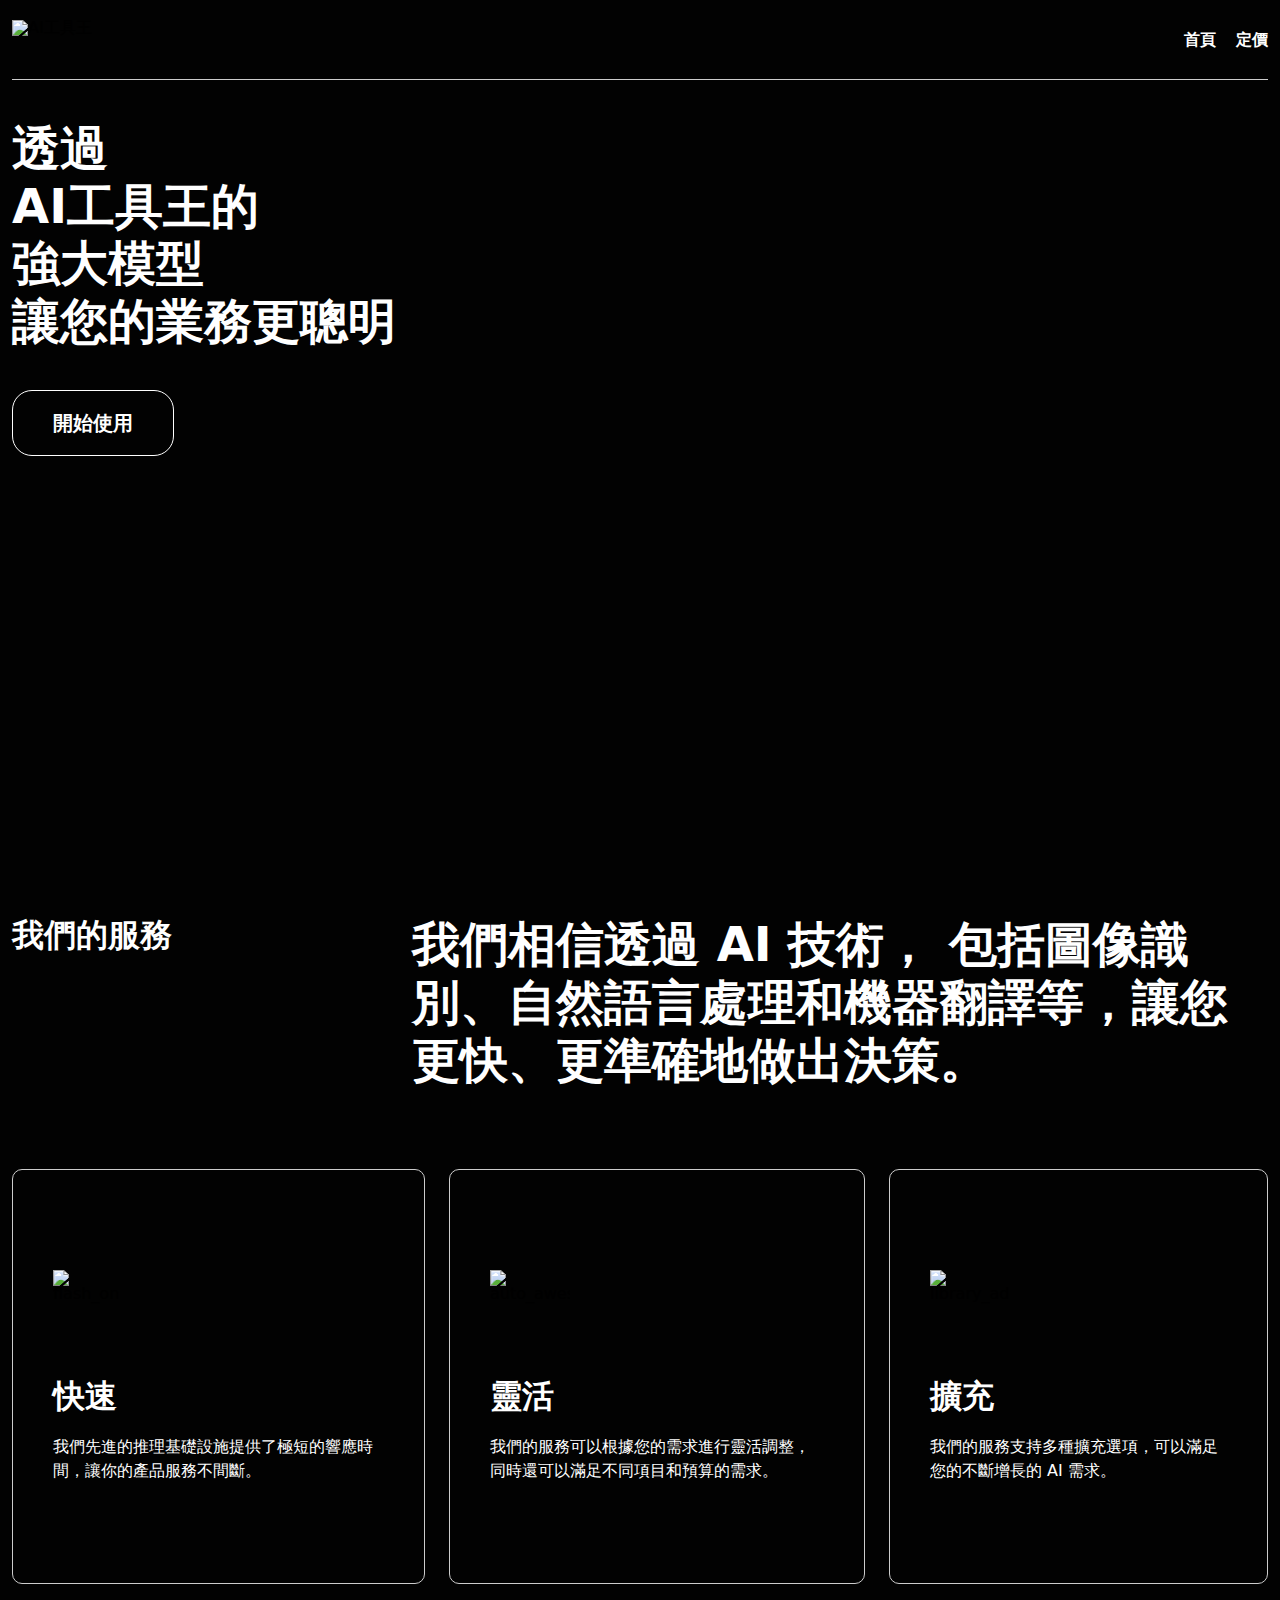
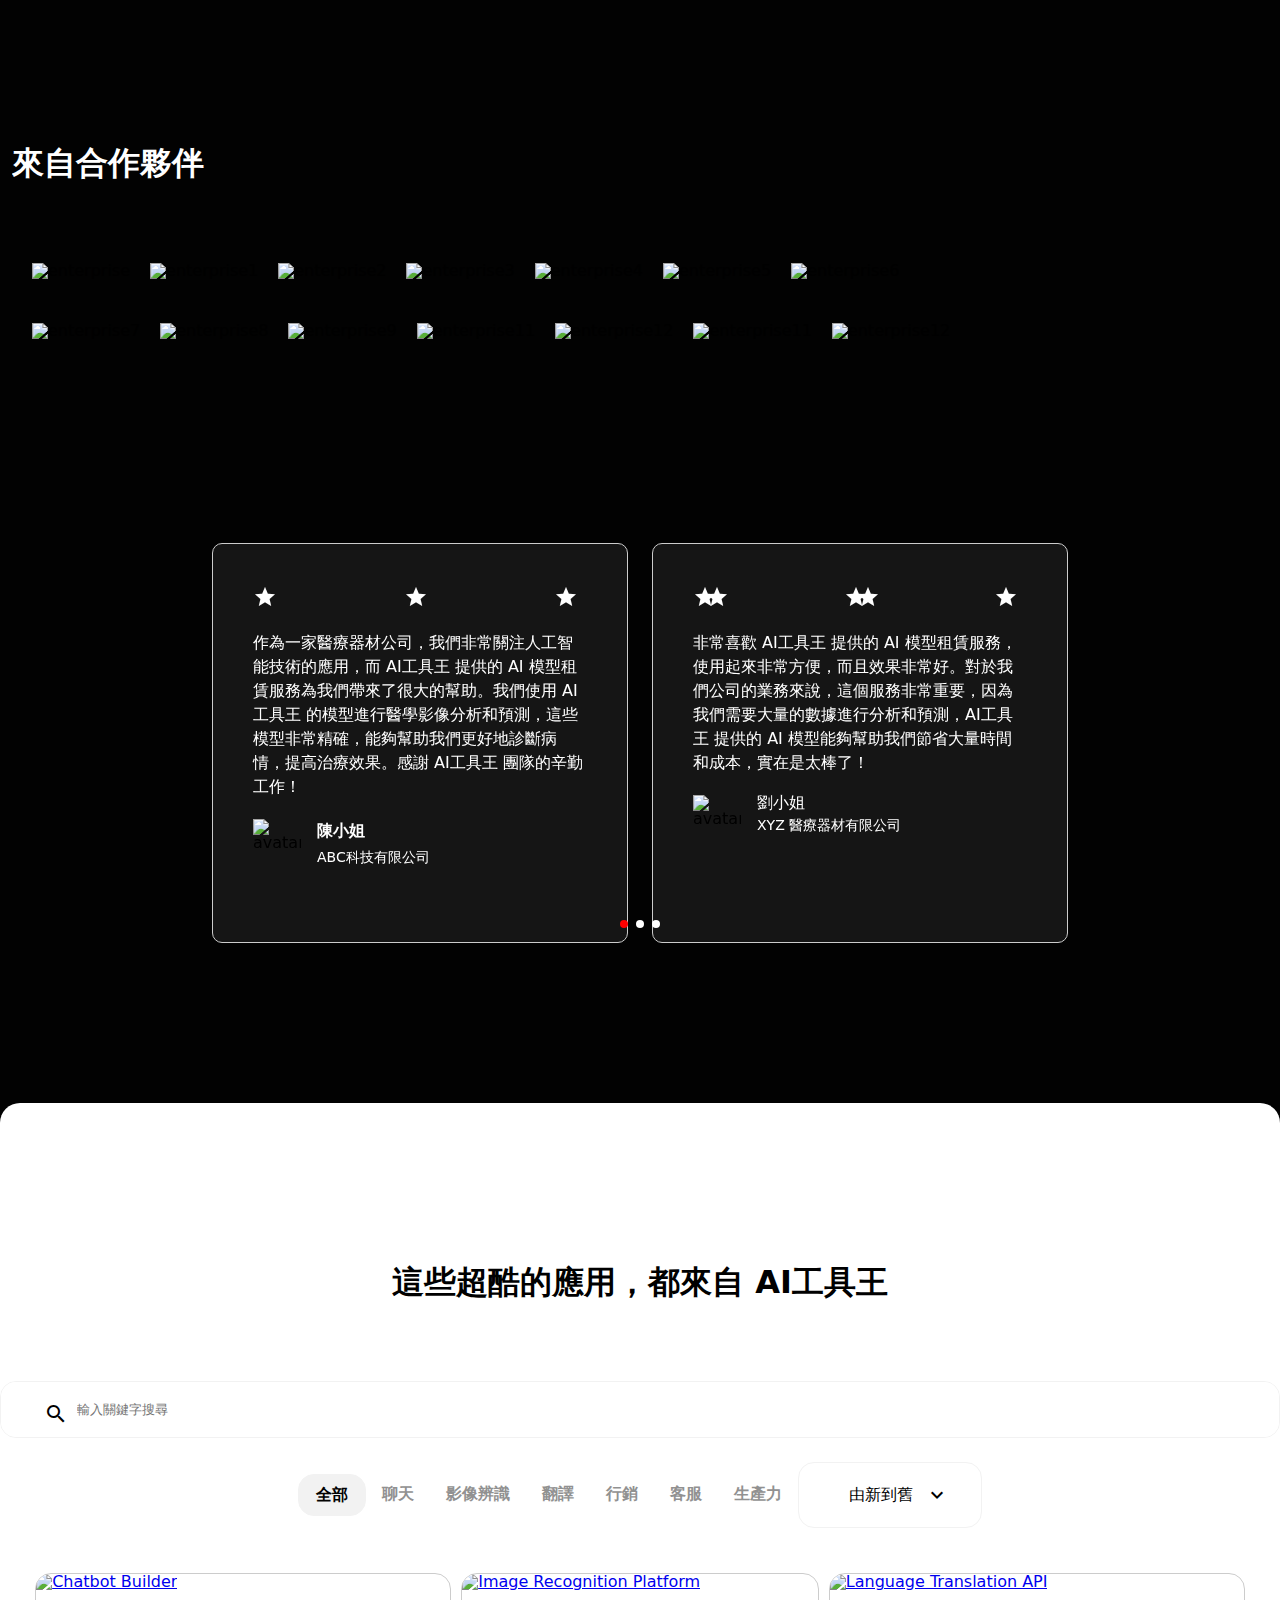
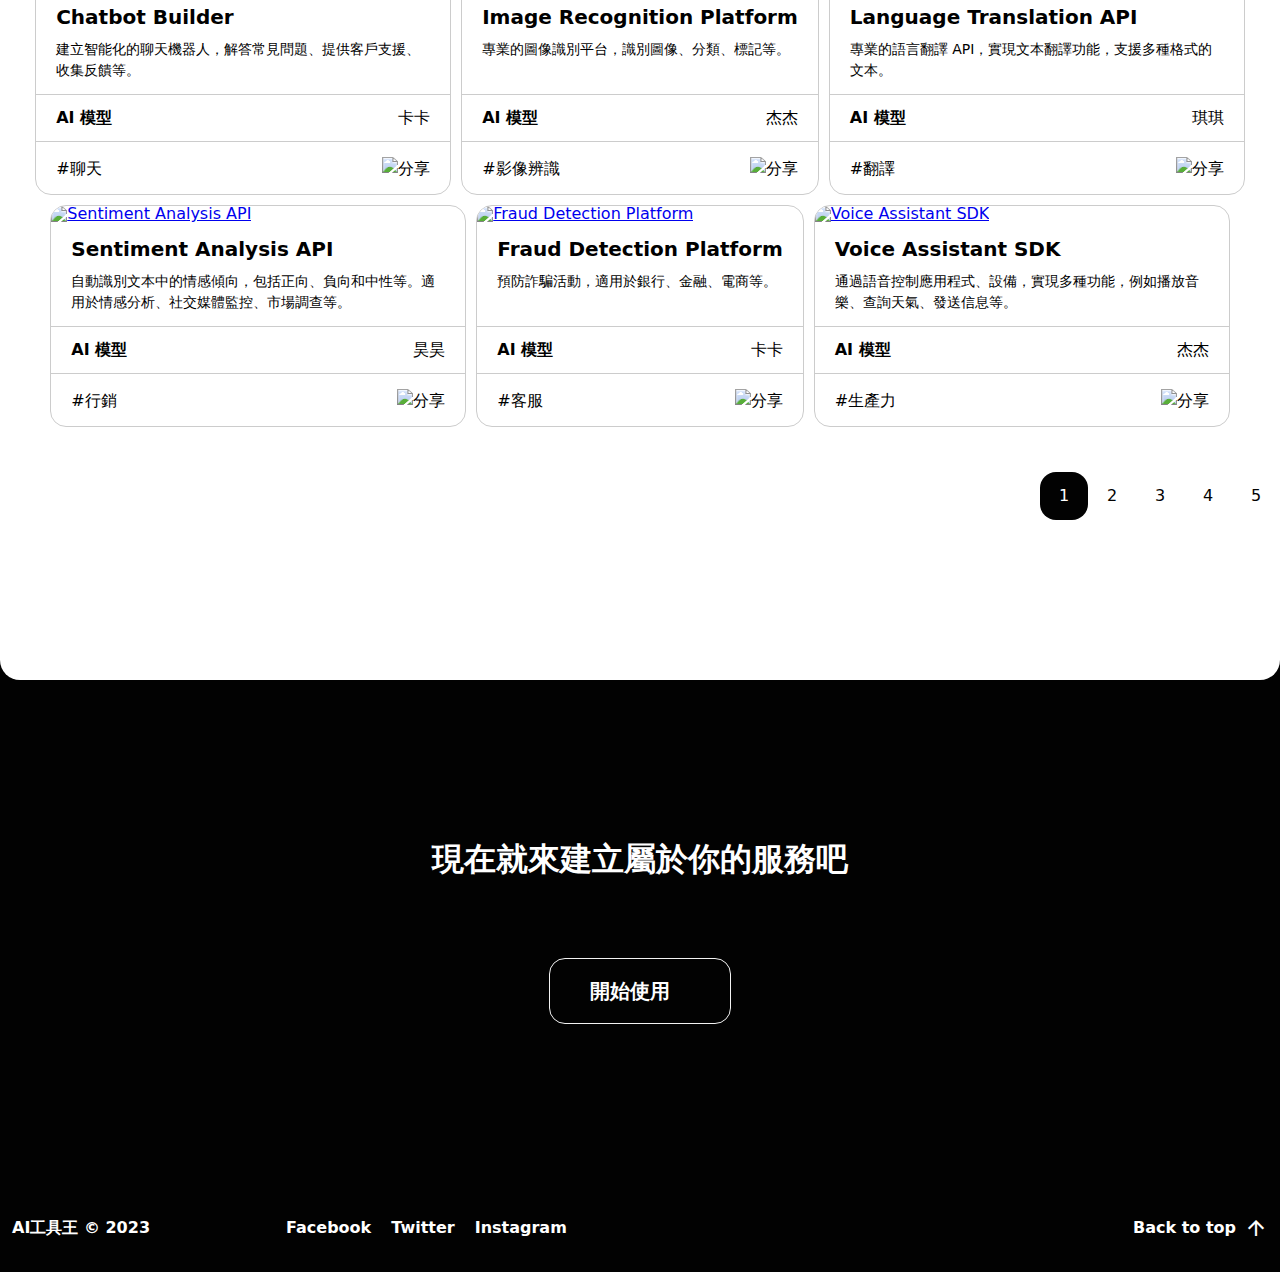
==== index.html @ a389e7bb "version1" ====
<!DOCTYPE html>
<html lang="en">
<head>
    <meta charset="UTF-8" />
    <meta http-equiv="X-UA-Compatible" content="IE=edge" />
    <meta name="viewport" content="width=device-width, initial-scale=1.0" />
    <title>首頁</title>
    <link rel="stylesheet" href="css/index.css" />
    <link
        rel="stylesheet"
        href="https://fonts.googleapis.com/icon?family=Material+Icons" />
    <link rel="stylesheet" href="https://cdn.jsdelivr.net/npm/swiper@9/swiper-bundle.min.css" />
    
    </head>
<body>
    <div class="container">
        <div class="header_wrap">
            <div class="header">
                <img
                    class="header-logo"
                    src="https://raw.githubusercontent.com/hexschool/2022-web-layout-training/main/2023web-camp/logo.png"
                    alt="AI工具王" />

                <button type="button" class="menu-btn">
                    <span class="material-icons menuBtn">
                        menu
                    </span>
                </button>

                <ul class="nav">
                    <li><a href="index.html">首頁</a></li>
                    <li><a href="price.html">定價</a></li>
                </ul>
            </div>

            <!-- 手機下拉式選單頁面 -->
            <div class="mPrice">
                <div class="mNavbar-collapse">
                    <ul class="mNavbar-center">
                        <li><a href="index.html" class="text-white me-20">首頁</a></li>
                        <li><a href="price.html" class="text-white me-20">定價</a></li>
                    </ul>
                </div>
            </div>
          
            <div class="mFooter">
                <div class="mBottom">
                    <span class="mCopyright">AI工具王 © 2023</span>
                    <ul class="mLink">
                        <li><a href="#">Facebook</a></li>
                        <li><a href="#">Twitter</a></li>
                        <li><a href="#">Instagram</a></li>
                    </ul>
                </div>
            </div>

            <div class="content">
                <h3 class="title">
                    透過<br />
                    AI工具王的<br />
                    強大模型<br />
                    讓您的業務更聰明<br />
                </h3>
                <a href="#">開始使用</a>

                <div class="deco">
                    <div class="deco-img"><img
                            src="https://raw.githubusercontent.com/hexschool/2022-web-layout-training/main/2023web-camp/deco.png"
                            alt="deco" /></div>

                    <div class="deco-img"><img
                            src="https://raw.githubusercontent.com/hexschool/2022-web-layout-training/main/2023web-camp/deco.png"
                            alt="deco" /></div>

                    <div class="deco-img"><img
                            src="https://raw.githubusercontent.com/hexschool/2022-web-layout-training/main/2023web-camp/deco.png"
                            alt="deco" /></div>

                </div>
                <div class="service">
                    <h3>我們的服務</h3>
                    <h2>
                        我們相信透過 AI 技術，
                        包括圖像識別、自然語言處理和機器翻譯等，讓您更快、更準確地做出決策。
                    </h2>
                </div>
                <div class="service-cards">
                    <ul class="service-card">
                        <li>
                            <img
                                src="https://raw.githubusercontent.com/hexschool/2022-web-layout-training/main/2023web-camp/icons/flash%20on.png"
                                alt="flash_on" />
                            <h3>快速</h3>
                            <p>
                                我們先進的推理基礎設施提供了極短的響應時間，讓你的產品服務不間斷。
                            </p>
                        </li>
                        <li>
                            <img
                                src="https://raw.githubusercontent.com/hexschool/2022-web-layout-training/main/2023web-camp/icons/auto%20awesome.png"
                                alt="auto_awesome" />
                            <h3>靈活</h3>
                            <p>
                                我們的服務可以根據您的需求進行靈活調整，同時還可以滿足不同項目和預算的需求。
                            </p>
                        </li>
                        <li>
                            <img
                                src="https://raw.githubusercontent.com/hexschool/2022-web-layout-training/main/2023web-camp/icons/library%20add.png"
                                alt="library_add" />
                            <h3>擴充</h3>
                            <p>
                                我們的服務支持多種擴充選項，可以滿足您的不斷增長的 AI 需求。
                            </p>
                        </li>
                    </ul>
                </div>
                <div class="partner">
                    <h3>來自合作夥伴</h3>
                    <div class="partner-list">
                        <img
                            src="https://raw.githubusercontent.com/hexschool/2022-web-layout-training/main/2023web-camp/enterprise.png"
                            alt="enterprise" />
                        <img
                            src="https://raw.githubusercontent.com/hexschool/2022-web-layout-training/main/2023web-camp/enterprise1.png"
                            alt="enterprise1" />
                        <img
                            src="https://raw.githubusercontent.com/hexschool/2022-web-layout-training/main/2023web-camp/enterprise2.png"
                            alt="enterprise2" />
                        <img
                            src="https://raw.githubusercontent.com/hexschool/2022-web-layout-training/main/2023web-camp/enterprise3.png"
                            alt="enterprise3" />
                        <img
                            src="https://raw.githubusercontent.com/hexschool/2022-web-layout-training/main/2023web-camp/enterprise4.png"
                            alt="enterprise4" />
                        <img
                            src="https://raw.githubusercontent.com/hexschool/2022-web-layout-training/main/2023web-camp/enterprise5.png"
                            alt="enterprise5" />
                        <img
                            src="https://raw.githubusercontent.com/hexschool/2022-web-layout-training/main/2023web-camp/enterprise6.png"
                            alt="enterprise6" />
                    </div>
                    <div class="partner-list">
                        <img
                            src="https://raw.githubusercontent.com/hexschool/2022-web-layout-training/main/2023web-camp/enterprise7.png"
                            alt="enterprise7" />
                        <img
                            src="https://raw.githubusercontent.com/hexschool/2022-web-layout-training/main/2023web-camp/enterprise8.png"
                            alt="enterprise8" />
                        <img
                            src="https://raw.githubusercontent.com/hexschool/2022-web-layout-training/main/2023web-camp/enterprise9.png"
                            alt="enterprise9" />
                        <img
                            src="https://raw.githubusercontent.com/hexschool/2022-web-layout-training/main/2023web-camp/enterprise11.png"
                            alt="enterprise11" />
                        <img
                            src="https://raw.githubusercontent.com/hexschool/2022-web-layout-training/main/2023web-camp/enterprise12.png"
                            alt="enterprise12" />
                        <img
                            src="https://raw.githubusercontent.com/hexschool/2022-web-layout-training/main/2023web-camp/enterprise11.png"
                            alt="enterprise11" />
                        <img
                            src="https://raw.githubusercontent.com/hexschool/2022-web-layout-training/main/2023web-camp/enterprise12.png"
                            alt="enterprise12" />
                    </div>
                </div>
                <!-- Swiper -->
                <div class="swiper">
                    <!-- Swiper -->
                    <div class="swiper-container">
                        <ul class="swiper-wrapper">
                            <li class="swiper-slide">
                                <div class="star">
                                    <span class="material-icons"> star_rate </span>
                                    <span class="material-icons"> star_rate </span>
                                    <span class="material-icons"> star_rate </span>
                                    <span class="material-icons"> star_rate </span>
                                    <span class="material-icons"> star_rate </span>
                                </div>
                                <p>
                                    作為一家醫療器材公司，我們非常關注人工智能技術的應用，而
                                    AI工具王 提供的 AI 模型租賃服務為我們帶來了很大的幫助。我們使用
                                    AI工具王
                                    的模型進行醫學影像分析和預測，這些模型非常精確，能夠幫助我們更好地診斷病情，提高治療效果。感謝
                                    AI工具王 團隊的辛勤工作！
                                </p>
                                <div class="guest">
                                    <img
                                        src="https://raw.githubusercontent.com/hexschool/2022-web-layout-training/main/2023web-camp/avatar3.png"
                                        alt="avatar3" />
                                    <div class="guest-info">
                                        <h5>陳小姐</h5>
                                        <p>ABC科技有限公司</p>
                                    </div>
                                </div>
                            </li>
                            <li class="swiper-slide">
                                <div class="star">
                                    <span class="material-icons"> star_rate </span>
                                    <span class="material-icons"> star_rate </span>
                                    <span class="material-icons"> star_rate </span>
                                    <span class="material-icons"> star_rate </span>
                                    <span class="material-icons"> star_rate </span>
                                </div>
                                <p>
                                    非常喜歡 AI工具王 提供的 AI
                                    模型租賃服務，使用起來非常方便，而且效果非常好。對於我們公司的業務來說，這個服務非常重要，因為我們需要大量的數據進行分析和預測，AI工具王
                                    提供的 AI 模型能夠幫助我們節省大量時間和成本，實在是太棒了！
                                </p>
                                <div class="guest">
                                    <img
                                        src="https://raw.githubusercontent.com/hexschool/2022-web-layout-training/main/2023web-camp/avatar1.png"
                                        alt="avatar3" />
                                    <div class="guest-info">
                                        <h4>劉小姐</h4>
                                        <p>XYZ 醫療器材有限公司</p>
                                    </div>
                                </div>
                            </li>
                            <li class="swiper-slide">
                                <div class="star">
                                    <span class="material-icons"> star_rate </span>
                                    <span class="material-icons"> star_rate </span>
                                    <span class="material-icons"> star_rate </span>
                                    <span class="material-icons"> star_rate </span>
                                    <span class="material-icons"> star_rate </span>
                                </div>
                                <p>
                                    非常喜歡 AI工具王 提供的 AI
                                    模型租賃服務，使用起來非常方便，而且效果非常好。對於我們公司的業務來說，這個服務非常重要，因為我們需要大量的數據進行分析和預測，AI工具王
                                    提供的 AI 模型能夠幫助我們節省大量時間和成本，實在是太棒了！
                                </p>
                                <div class="guest">
                                    <img
                                        src="https://raw.githubusercontent.com/hexschool/2022-web-layout-training/main/2023web-camp/avatar2.png"
                                        alt="avatar3" />
                                    <div class="guest-info">
                                        <h4>黃先生</h4>
                                        <p>EFG 銀行</p>
                                    </div>
                                </div>
                            </li>
                        </ul>
                        <!-- Add Pagination -->
                        <div class="swiper-pagination"></div>
                    </div>
                </div>
            </div>
        </div>


        <div class="tool-header">

            <div class="tool-header-wrap">

                <h1>這些超酷的應用，都來自 AI工具王</h1>
                <div class="search">
                    <input type="text" placeholder="輸入關鍵字搜尋" />
                    <span class="material-icons search-icon">search</span>
                </div>

                <div class="tool-nav">
                    <div class="filter">
                        <a href="#">篩選</a><span
                            class="material-icons filter_alt">
                            filter_alt
                        </span>
                    </div>
                    <ul class="menu">
                        <li class="active"><a href="#" class="active" data-id="0">全部</a></li>
                        <li data-id="1"><a href="#">聊天</a></li>
                        <li data-id="2"
                         ><a href="#">影像辨識</a></li>
                        <li data-id="3"><a href="#">翻譯</a></li>
                        <li data-id="4"><a href="#">行銷</a></li>
                        <li data-id="5"><a href="#">客服</a></li>
                        <li data-id="6"><a href="#">生產力</a></li>
                    </ul>



                        <div class="dropdown">
                          <button type="button" class="dropdown-btn fs-normal">
                            <span class="dropdown-btnText">由新到舊</span>
                            <span class="material-icons fs-normal ml-12">
                              expand_more
                            </span>
                          </button>
                          <ul class="dropdown-menu">
                            <li class="mb-8">
                              <a href="#" class="new-to-old">由新到舊</a>
                            </li>
                            <li>
                              <a href="#" class="old-to-new">由舊到新</a>
                            </li>
                          </ul>
                        </div>
                

                    <!-- <div class="select-order">
                        <select name="order" id="order" selected>
                            <option value="由新到舊" selected>由新到舊</option>
                            <option value="由舊到新">由舊到新</option>
                        </select>
                    </div> -->

                </div>
                <div class="tool-wrap">
                    <ul class="tool-list">
                        <li class="tool-cards" data-id="1">
                            <a href="#"><img
                                    class="tool"
                                    src="https://github.com/hexschool/2022-web-layout-training/blob/main/2023web-camp/tool1.png?raw=true"
                                    alt="Chatbot Builder" />
                            </a>

                            <div class="tool-content">
                                <h3 class="tool-name">Chatbot Builder
                                </h3>
                                <p class="tool-text">
                                    建立智能化的聊天機器人，解答常見問題、提供客戶支援、收集反饋等。
                                </p>
                            </div>

                            <div class="model">
                                <h3 class="model-name">AI 模型</h3>
                                <span class="model-txt">卡卡 </span>
                            </div>

                            <div class="tool-group">
                                <h3 class="group-name">#聊天</h3>
                                <a href="#" target="_blank"><img
                                        class="share"
                                        src="https://raw.githubusercontent.com/hexschool/2022-web-layout-training/main/2023web-camp/icons/share.png"
                                        alt="分享" /></a>
                            </div>
                        </li>

                        <li class="tool-cards" data-id="2">
                            <a href="#"><img
                                    src="https://github.com/hexschool/2022-web-layout-training/blob/main/2023web-camp/tool2.png?raw=true"
                                    alt="Image Recognition Platform"
                                    class="tool" />
                                </a>
                            <div class="tool-content">
                                <h3 class="tool-name">Image Recognition Platform</h3>
                                <p class="tool-text">
                                    專業的圖像識別平台，識別圖像、分類、標記等。
                                </p>
                            </div>
                            <div class="model">
                                <h3 class="model-name">AI 模型</h3>
                                <span>杰杰</span>
                            </div>
                            <div class="tool-group">
                                <h3 class="group-name">#影像辨識</h3>
                                <a href="#" target="_blank"><img
                                        class="share"
                                        src="https://raw.githubusercontent.com/hexschool/2022-web-layout-training/main/2023web-camp/icons/share.png"
                                        alt="分享" /></a>
                            </div>
                        </li>
                        <li class="tool-cards" data-id="3">
                            <a href="#"><img
                                    class="tool"
                                    src="https://github.com/hexschool/2022-web-layout-training/blob/main/2023web-camp/tool3.png?raw=true"
                                    alt="Language Translation API" /></a>
                            <div class="tool-content">
                                <h3 class="tool-name">Language Translation API</h3>
                                <p class="tool-text">
                                    專業的語言翻譯 API，實現文本翻譯功能，支援多種格式的文本。
                                </p>
                            </div>
                            <div class="model">
                                <h4 class="model-name">AI 模型</h4>
                                <span>琪琪</span>
                            </div>
                            <div class="tool-group">
                                <span class="group-name">#翻譯</span>
                                <a href="#" target="_blank"><img
                                        class="share"
                                        src="https://raw.githubusercontent.com/hexschool/2022-web-layout-training/main/2023web-camp/icons/share.png"
                                        alt="分享" /></a>
                            </div>
                        </li>
                        <li class="tool-cards" data-id="4">
                            <a href="#"><img
                                    class="tool"
                                    src="https://github.com/hexschool/2022-web-layout-training/blob/main/2023web-camp/tool4.png?raw=true"
                                    alt="Sentiment Analysis API" /></a>
                            <div class="tool-content">
                                <h3 class="tool-name">Sentiment Analysis API</h3>
                                <p class="tool-text">
                                    自動識別文本中的情感傾向，包括正向、負向和中性等。適用於情感分析、社交媒體監控、市場調查等。
                                </p>
                            </div>
                            <div class="model">
                                <h3 class="model-name">AI 模型</h3>
                                <span>昊昊</span>
                            </div>
                            <div class="tool-group">
                                <h3 class="group-name">#行銷</h3>
                                <a href="#" target="_blank"><img
                                        class="share"
                                        src="https://raw.githubusercontent.com/hexschool/2022-web-layout-training/main/2023web-camp/icons/share.png"
                                        alt="分享" /></a>
                            </div>
                        </li>
                        <li class="tool-cards" data-id="5">
                            <a href="#"><img
                                    class="tool"
                                    src="https://github.com/hexschool/2022-web-layout-training/blob/main/2023web-camp/tool5.png?raw=true"
                                    alt="Fraud Detection Platform" /></a>
                            <div class="tool-content">
                                <h3 class="tool-name">Fraud Detection Platform</h3>
                                <p class="tool-text">預防詐騙活動，適用於銀行、金融、電商等。</p>
                            </div>
                            <div class="model">
                                <h3 class="model-name">AI 模型</h3>
                                <span>卡卡</span>
                            </div>
                            <div class="tool-group">
                                <h3 class="group-name">#客服</h3>
                                <a href="#" target="_blank"><img
                                        class="share"
                                        src="https://raw.githubusercontent.com/hexschool/2022-web-layout-training/main/2023web-camp/icons/share.png"
                                        alt="分享" />
                                </a>
                            </div>
                        </li>
                        <li class="tool-cards" data-id="6">
                            <a href="#"><img
                                    class="tool"
                                    src="https://github.com/hexschool/2022-web-layout-training/blob/main/2023web-camp/tool6.png?raw=true"
                                    alt="Voice Assistant SDK" />
                            </a>
                            <div class="tool-content">
                                <h3 class="tool-name">Voice Assistant SDK</h3>
                                <p class="tool-text">
                                    通過語音控制應用程式、設備，實現多種功能，例如播放音樂、查詢天氣、發送信息等。
                                </p>
                            </div>
                            <div class="model">
                                <h3 class="model-name">AI 模型</h3>
                                <span>杰杰</span>
                            </div>
                            <div class="tool-group">
                                <h3 class="group-name">#生產力</h3>
                                <a href="#" target="_blank"><img
                                        class="share"
                                        src="https://raw.githubusercontent.com/hexschool/2022-web-layout-training/main/2023web-camp/icons/share.png"
                                        alt="分享" />
                                </a>
                            </div>
                        </li>
                    </ul>


                    <ul class="tool-list-filter">

                    </ul>


                </div>
                <div class="pages">
                    <ul class="page">
                        <li class="active"><a href="#" class="active">1</a></li>
                        <li><a href="#">2</a></li>
                        <li><a href="#">3</a></li>
                        <li><a href="#">4</a></li>
                        <li><a href="#">5</a></li>
                    </ul>
                </div>               
            </div>
        </div>

        <div class="footer">
            <div class="footer-header">
                <h3>
                    現在就來建立屬於你的服務吧
                </h3>
                <div class="start">
                    <a href="#">開始使用</a>
                    <span class="material-icons arrow_outward">
                        arrow_outward
                    </span>
                </div>
            </div>
            <div class="footer-content">
                <div class="footer-title">
                    <div class="footer-title1">
                        首頁
                    </div>
                    <div class="footer-title2">
                        定價
                    </div>
                </div>
                <div class="footer_image">
                    <img
                        class="footer_logo"
                        src="https://raw.githubusercontent.com/hexschool/2022-web-layout-training/main/2023web-camp/logo.png"
                        alt="AI工具王" />
                </div>
            </div>
            <div class="bottom">
                <span class="copyright">AI工具王 © 2023</span>

                <ul class="link">
                    <li><a href="#">Facebook</a></li>
                    <li><a href="#">Twitter</a></li>
                    <li><a href="#">Instagram</a></li>
                </ul>

                <span class="backToTop">
                    <a href="#">Back to top</a>
                </span>
                <span class="material-icons arrow_upward">
                    arrow_upward
                </span>
            </div>
        </div>
    </div>

<script src="https://cdn.jsdelivr.net/npm/swiper@9/swiper-bundle.min.js"></script>
<script src="https://cdnjs.cloudflare.com/ajax/libs/jquery/3.7.0/jquery.min.js"></script>
<script src="js/index.js"></script>
</body>
</html>
---- css/index.css ----
/* http://meyerweb.com/eric/tools/css/reset/ 
   v2.0 | 20110126
   License: none (public domain)
*/

html,
body,
div,
span,
applet,
object,
iframe,
h1,
h2,
h3,
h4,
h5,
h6,
p,
blockquote,
pre,
a,
abbr,
acronym,
address,
big,
cite,
code,
del,
dfn,
em,
img,
ins,
kbd,
q,
s,
samp,
small,
strike,
strong,
sub,
sup,
tt,
var,
b,
u,
i,
center,
dl,
dt,
dd,
ol,
ul,
li,
fieldset,
form,
label,
legend,
table,
caption,
tbody,
tfoot,
thead,
tr,
th,
td,
article,
aside,
canvas,
details,
embed,
figure,
figcaption,
footer,
header,
hgroup,
menu,
nav,
output,
ruby,
section,
summary,
time,
mark,
audio,
video {
    margin: 0;
    padding: 0;
    border: 0;
    font-size: 100%;
    font: inherit;
    vertical-align: baseline;
}

/* HTML5 display-role reset for older browsers */
article,
aside,
details,
figcaption,
figure,
footer,
header,
hgroup,
menu,
nav,
section {
    display: block;
}

body {
    line-height: 1;
}

ol,
ul {
    list-style: none;
}

blockquote,
q {
    quotes: none;
}

blockquote:before,
blockquote:after,
q:before,
q:after {
    content: "";
    content: none;
}

table {
    border-collapse: collapse;
    border-spacing: 0;
}

*,
*:before,
*:after {
    box-sizing: border-box;
}

body {

    font-family: system-ui, -apple-system, "Segoe UI", Roboto, "Helvetica Neue", Arial, "Noto Sans", "Liberation Sans", sans-serif, "Apple Color Emoji", "Segoe UI Emoji", "Segoe UI Symbol", "Noto Color Emoji";
    position: relative;
    height: 20%;
}

.container {
    max-width: 1920px;
    height: auto;
    background: #020202;
    display: flex;
    flex-direction: column;
    align-items: center;
    margin: 0 auto;
}

.header_wrap {
    max-width: 1296px;
    margin: 0 auto;
    padding-left: 12px;
    padding-right: 12px;
    /* display: none; */
}

.header {
    height: 80px;
    display: flex;
    justify-content: space-between;
    align-items: center;
    border-bottom: 1px solid #ccc;
}

.header img {
    height: 40px;
}

.header .nav {
    display: flex;
}

.header .nav li {
    margin-left: 20px;
}

.header .nav li a {
    font-size: 16px;
    line-height: 1.5;
    font-weight: 700;
    color: #ffffff;
    text-decoration: none;
}

.menu-btn {
    display: none;
    color: #ffffff;
    /* margin-right: 23px; */
    margin-right: 12px;

}

.content {
    display: flex;
    flex-direction: column;
    /* display: none; */
}

.content .title {
    font-size: 120px;
    line-height: 144px;
    font-weight: 900;
    margin-top: 40px;
    color: #ffffff;
}

.content a {
    max-width: fit-content;
    font-size: 20px;
    line-height: 24px;
    font-weight: 900;
    margin-top: 40px;
    padding: 20px 40px;
    border-radius: 20px;
    text-decoration: none;
    border: 1px solid white;
    color: #ffffff;
}

.content a:hover {
    color: #000;
    background: #ffffff;
}

.content .deco {
    display: flex;
    max-width: 100%;
    height: 180px;
    flex-direction: row-reverse;
    margin-top: 120px;
    overflow: hidden;
    position: relative;
}

.deco .deco-img {
    max-width: 180px;
    position: absolute;
    top: 100%;
    /* 將區塊圖定位到容器底部 */
    animation: marquee 4s linear infinite;
}

.deco .deco-img:nth-child(1) {
    position: absolute;
    right: 0;
    animation-delay: 0s;
}

.deco .deco-img:nth-child(2) {
    position: absolute;
    right: 180px;
    animation-delay: 0.5s;
}

.deco .deco-img:nth-child(3) {
    position: absolute;
    right: 360px;
    animation-delay: 1s;
}

@keyframes marquee {
    0% {
        top: 100%;
    }

    10% {
        top: 0;
        /* 開始移動至容器頂部 */
    }

    50% {
        top: 0;
        /* 保持在容器頂部 */
    }

    100% {
        top: -200%;
        /* 移動至容器外 */
    }
}

.service {
    margin-top: 160px;
    display: flex;
}

.content .service h3 {
    width: 414px;
    font-size: 32px;
    color: #ffffff;
    line-height: 38.4px;
    font-weight: 900;
    margin-bottom: 24px;
}



.service h2 {
    max-width: 856px;
    font-size: 48px;
    color: #ffffff;
    line-height: 57.6px;
    font-weight: 900;
}

.service-cards {
    max-width: 100%;
    margin-top: 80px;
    display: flex;
    justify-content: center;
    align-items: center;
}

.service-cards .service-card {
    max-width: 100%;
    display: flex;
    gap: 24px;
    justify-content: center;
    align-items: center;
}

.service-cards .service-card li {
    max-width: 416px;
    display: flex;
    flex-direction: column;
    padding: 100px 40px;
    border: 1px solid #ccc;
    border-radius: 10px;
}

.service-cards .service-card li img {
    max-width: 80px;
    height: 80px;
}

.service-cards .service-card li h3 {
    font-size: 32px;
    line-height: 38.4px;
    font-weight: 900;
    margin-top: 26.67px;
    color: #ffffff;
}

.service-cards .service-card li p {
    font-size: 16px;
    font-weight: 400;
    line-height: 1.5;
    margin-top: 20px;
    color: #ffffff;
}

.partner {
    max-width: 100%;
    margin-top: 160px;
    overflow-x: auto;
}

.partner h3 {
    font-size: 32px;
    line-height: 38.4px;
    font-weight: 900;
    color: #ffffff;
    margin-bottom: 80px;
}

.partner .partner-list {
    margin-bottom: 20px;
    display: flex;
    position: relative;
    /* overflow-x: auto; */
}


.partner .partner-list::before {
    content: "";
    max-width: 196px;
    height: 40px;
    background-image: linear-gradient(to right, rgb(0, 0, 0) 25%, rgba(0, 0, 0, 0) 75%);
    position: absolute;
    left: 0;
}

.partner .partner-list::after {
    content: "";
    max-width: 196px;
    height: 40px;
    background-image: linear-gradient(to left, rgb(0, 0, 0) 25%, rgba(0, 0, 0, 0) 75%);
    position: absolute;
    right: 0;
}

.partner .partner-list img {
    max-width: 160px;
    height: 40px;
    margin-left: 20px;
}



::-webkit-scrollbar {
    /*display: none; */
    width: 5px;
    height: 5px;
}

::-webkit-scrollbar-thumb {
    border-radius: 10px;
    -webkit-box-shadow: inset 0 0 6px rgba(0, 0, 0, .3);
    background-color: #525252;
}

::-webkit-scrollbar-track {
    border-radius: 5px;
    background: #ccc;
    -webkit-box-shadow: inset 0 0 6px rgba(0, 0, 0, .3);
}

.swiper {
    max-width: 1296px;
    justify-content: center;
    align-items: center;
    /* display: none; */
}

.swiper-container {
    /* display: none; */
    height: 400px;
    margin-top: 160px;
    margin-bottom: 160px;
    overflow: hidden;
    display: flex;
    position: relative;
}

.swiper-wrapper {
    padding-left: initial;
    margin: 0;
    gap: 24px;
}

.swiper-slide {
    /* max-width: 416px; */
    max-width: 416px;
    height: 400px;
    display: flex;
    flex-direction: column;
    justify-content: center;
    border: 1px solid #ccc;
    padding: 41.33px 40px 40px 40px;
    border-radius: 10px;
    background: rgba(255, 255, 255, 8%)
}

.swiper-slide .star {
    display: flex;
    list-style-type: none;
    color: #ffffff;
    gap: 6.67px;
}

.swiper-slide p {
    font-size: 16px;
    line-height: 1.5;
    font-weight: 400;
    margin-top: 22px;
    color: #ffffff;
}

.swiper-slide .guest {
    display: flex;
    margin-top: 20px;
}

.swiper-slide .guest img {
    width: 48px;
    height: 48px;
}

.swiper-slide .guest h4 {
    color: #ffffff;
}

.swiper-slide .guest .guest-info {
    margin-left: 16px;
    display: flex;
    flex-direction: column;
}

.swiper-slide .guest .guest-info h5 {
    font-size: 16px;
    line-height: 24px;
    font-weight: 700;
    color: #ffffff;
}

.swiper-slide .guest .guest-info p {
    font-size: 14px;
    line-height: 21px;
    font-weight: 400;
    margin-top: 4px;
    color: #ffffff;
}

.swiper-pagination {
    position: absolute;
    top: 360px;
    left: 158px;
    width: 100px;
    height: 20px;
    /*background:red;*/
}

.swiper-pagination .swiper-pagination-bullet {
    /* 設定單個分頁按鈕的顏色 */
    background: #ffffff;
    opacity: 1;
}

.swiper-pagination .swiper-pagination-bullet-active {
    /* 設定當前選中分頁按鈕的顏色 */
    background: red;
}

.tool-header {
    width: 100%;
    height: auto;
    display: flex;
    justify-content: center;
    border-radius: 160px;
    background: #ffffff;
    /* display: none; */
}


.tool-header-wrap {
    max-width: 1296px;
}


.tool-header-wrap h1 {
    font-size: 80px;
    line-height: 96px;
    font-weight: 900;
    text-align: center;
    margin-top: 160px;
}

.search {
    position: relative;
    margin-top: 80px;
    background: #F2F2F2;
    border: 1px solid #F2F2F2;
    border-radius: 16px;
    overflow: hidden;
}


.search input[type="text"] {
    width: 100%;
    padding: 20px 0px 20px 76px;
    gap: 12px;
    border: none;
}

.search input[type="text"]:focus {
    border: 1px solid #000;
}

.search .search-icon {
    max-width: 17.49px;
    height: 17.49px;
    top: 20px;
    left: 43px;
    position: absolute;
}

.tool-nav {
    max-width: 100%;
    margin-top: 24px;
    margin-bottom: 40px;
    display: flex;
    justify-content: space-between;
    /* position: relative; */
}

.tool-nav .filter {
    padding: 20px 60px 20px 40px;
    border: 1px solid #F2F2F2;
    border-radius: 16px;
    align-items: center;
    position: relative;
}

.tool-nav .filter a {
    font-size: 16px;
    line-height: 24px;
    font-weight: 400;
    color: #020202;
    text-align: center;
    text-decoration: none;
}

.tool-nav .filter .filter_alt {
    width: 10px;
    height: 10px;
    top: 18px;
    left: 80px;
    flex-grow: 0;
    position: absolute;
}

.tool-nav .menu {
    margin-top: 12px;
    margin-bottom: 12px;
    display: flex;
}

.tool-nav .menu li {
    width: fit-content;
    padding: 8px 16px;
    gap: 10px;
}

.tool-nav .menu .active {
    border: 1px solid #F2F2F2;
    border-radius: 16px;
    background: #F2F2F2;
}

.tool-nav .menu li a {
    font-size: 16px;
    line-height: 24px;
    font-weight: 700;
    text-align: center;
    text-decoration: none;
    color: #919191;
}

.tool-nav .menu .active a {
    color: #020202;
}

.select-order {
    padding: 20px 60px 20px 40px;
    border: 1px solid #F2F2F2;
    border-radius: 16px;
    align-items: center;
}

.select-order select {
    font-size: 16px;
    line-height: 24px;
    font-weight: 400;
    color: #020202;
    border: none;
}


.tool-wrap {
    max-width: 1920px;
    height: auto;
    display: flex;
    align-items: flex-start;
}

.tool-list {
    display: flex;
    flex-wrap: wrap;
    justify-content: center;
}

.tool-list-filter {
    display: flex;
    flex-wrap: wrap;
    justify-content: center;
    display: none;
}

.fs-normal {
    font-size: 16px;
}

.mb-8 {
    margin-bottom: 8px;
}

.mb-8 a {
    text-decoration: none;
    display: block;
    color: inherit;
}

.ml-12 {
    margin-left: 12px;
}

.mt-8 {
    margin-top: 8px;
}



.filter {
    display: flex;
    justify-content: flex-end;
}

.dropdown {
    position: relative;
}

.dropdown-btn {
    display: flex;
    align-items: center;
    background-color: #ffffff;
    border: 1px solid #F2F2F2;
    padding-top: 20px;
    padding-left: 50px;
    padding-right: 32px;
    padding-bottom: 20px;
    border-radius: 16px;
}

.dropdown-btn:hover {
    border-color: #000000;
}

.dropdown-menu {
    position: absolute;
    display: none;
    margin-top: 4px;
    box-shadow: 1px 1px 3px #ccc;
    padding: 30px 0;
    border-radius: 16px;
    list-style-type: none;
    left: 30px;
    background: #ffffff;
}

.dropdown-menu li a {
    display: block;
    padding: 4px 40px;
    text-decoration: none;
}

.dropdown-menu a:hover {
    background: #ccc;
}

.dropdown-menu.show {
    display: block;
}

.tool-cards {
    /* max-width: 416px; */
    max-width: 416px;
    margin: 5px;
    border: 1px solid #ccc;
    border-radius: 16px 16px 16px 16px;
    overflow: hidden;
    display: flex;
    flex-direction: column;
}

.tool-cards a {
    overflow: hidden;
}

.tool-cards a .tool {
    width: 100%;
    transition: 0.3s ease-in;
}

.tool-cards .tool:hover {
    transform: scale(1.2);
}

.tool-cards .tool-content {
    padding-left: 20px;
    padding-right: 20px;
    padding-bottom: 13px;
    flex-grow: 1;
}

.tool-cards .tool-content .tool-name {
    font-size: 20px;
    line-height: 120%;
    font-weight: 900;
    padding-top: 15px;
    padding-bottom: 10px;
}

.tool-cards .tool-content .tool-text {
    font-size: 14px;
    line-height: 1.5;
}

.tool-cards .model {
    display: flex;
    justify-content: space-between;
    padding-left: 20px;
    padding-right: 20px;
    border-top: 1px solid #ccc;
    padding-top: 15px;
    padding-bottom: 15px;
}

.tool-cards .model .model-name {
    font-size: 16px;
    font-weight: bold;
}

.tool-cards .model .model-txt {
    font-size: 16px;
}

.tool-cards .tool-group {
    display: flex;
    justify-content: space-between;
    padding-left: 20px;
    padding-right: 20px;
    padding-top: 15px;
    padding-bottom: 13px;
    align-items: center;
    border-top: 1px solid #ccc;
}

.tool-cards .tool-group .group-name {
    font-size: 16px;
    line-height: 1.5;
}

.tool-cards .tool-group a {
    font-size: 16px;
    line-height: 1.5;
    text-decoration: none;
    color: black;
}

.pages {
    display: flex;
    flex-direction: row-reverse;
    margin-top: 40px;
    margin-bottom: 160px;
}

.pages .page {
    display: flex;
}

.pages .page li {
    display: flex;
    width: 48px;
    height: 48px;
    border-radius: 16px;
    justify-content: center;
    align-items: center;
}

.pages .page li:hover {
    background: #ccc;
}

.pages .page li.active {
    background: #020202;
}

.pages .page li a {
    color: #020202;
    text-decoration: none;
    display: block;
}

.pages .page li.active a {
    color: #ffffff;
    text-decoration: none;
    display: block;
}

.footer {
    width: 100%;
    /* max-width: 1296px; */
    margin-top: 80px;
    padding-top: 80px;
    display: flex;
    flex-direction: column;
    padding-left: 12px;
    padding-right: 12px;
    /* display: none; */
}

.footer-header {
    font-size: 48px;
    font-weight: 900;
    line-height: 57.6px;
    display: flex;
    flex-direction: column;
    align-items: center;
    padding-bottom: 160px;
}

.footer-header .start {
    margin-top: 80px;
    max-width: fit-content;
    display: flex;
    position: relative;
}

.footer-header h3 {
    font-size: 48px;
    line-height: 57.6px;
    font-weight: 900;
    color: #ffffff;
    text-align: center;
}

.footer-header .start a {
    display: block;
    padding: 20px 60px 20px 40px;
    font-size: 20px;
    line-height: 120%;
    font-weight: 900;
    gap: 16px;
    text-decoration: none;
    color: #ffffff;
    display: block;
    border: 1px solid #F2F2F2;
    border-radius: 16px;
}


.footer-header .start a:hover {
    color: #000;
    background: #ffffff;
}

.footer-header .start .arrow_outward {
    width: 15px;
    height: 15px;
    /* margin-left: 16px; */
    position: absolute;
    top: 35%;
    right: 15%;
    color: #ffffff;
    border-radius: 16px;
}

.footer-header .start:hover .arrow_outward {
    color: #000;
}

.footer .footer-content {
    padding: 80px 0 80px 0;
    text-align: left;
    display: flex;
    justify-content: space-between;
    border-top: 1px solid #ffffff;
    border-bottom: 1px solid #ffffff;
    display: none;
}

.footer-content .footer_image .footer_logo {
    height: 40px;
}

.footer-content .footer-title {
    display: flex;
    flex-direction: column;
}

.footer-content .footer-title1 {
    font-size: 80px;
    line-height: 96px;
    font-weight: 900;
    color: #ffffff;
}

.footer-content .footer-title2 {
    font-size: 80px;
    line-height: 96px;
    font-weight: 900;
    color: #ffffff;
    margin-top: 8px;
}

.footer .bottom {
    max-width: 100%;
    display: flex;
    justify-content: flex-start;
    padding-top: 32px;
    padding-bottom: 32px;
    position: relative;
    gap: 36px;
}

.footer .bottom .copyright {
    font-size: 16px;
    line-height: 24px;
    font-weight: 700;
    color: #ffffff;
    margin-right: 100px;
    /* margin-bottom: 36px; */

}

.footer .bottom .link {
    display: flex;
}

.footer .bottom .link li {
    margin-right: 20px;
}

.footer .bottom .link a {
    font-size: 16px;
    line-height: 24px;
    font-weight: 700;
    color: #ffffff;
    text-decoration: none;
    display: block;

}

.footer .bottom .backToTop {
    position: absolute;
    right: 32px;
    top: 32px;
}

.footer .bottom .backToTop a {
    display: block;
    font-size: 16px;
    line-height: 24px;
    font-weight: 700;
    color: #ffffff;
    text-decoration: none;
}

.footer .bottom .arrow_upward {
    position: absolute;
    right: 0;
    top: 32px;
    color: #ffffff;
}


.mPrice {
    max-width: 1296px;
    margin: 0 auto;
    padding: 0 12px;
    height: 100%;
    position: relative;
    background: #000;
    display: none;
}

.mNavbar {
    display: flex;
    justify-content: space-between;
    align-items: center;
    padding: 20px 0;
    border-bottom: 1px solid #ffffff;
    display: none;
}

.mNavbar a {
    color: #ffffff;
    font-weight: 700;
    display: block;
    text-decoration: none;
}

.mNavbar a:hover {
    opacity: 0.8;
}

.mNavbar a img {
    max-width: 100%;
    height: auto;
    display: block;
}

.mNavbar a .logo {
    width: 245px;
}

.mNavbar-btn {
    cursor: pointer;
    background-color: transparent;
    border: 0;
    color: #ffffff;
    display: none;
    /* 在電腦版時不顯示 */
}

.mNavbar-btn:hover {
    transform: scale(1.1);
}

.mNavbar-menu {
    display: flex;
    list-style-type: none;
}

.mNavbar-menu li .me-20 {
    margin-right: 20px;
}

.mNavbar-collapse {
    width: 100%;
    display: flex;
    flex-direction: column;
    /* 在電腦版時不顯示 */
    list-style-type: none;
    /* min-height: calc(100vh - 81px -148px); */
    height: calc(100vh - 229px);
    justify-content: center;
    align-items: center;
    border-bottom: 1px solid #ffffff;
    margin-bottom: 148px;
}

.mNavbar-collapse .mNavbar-center {
    list-style-type: none;
    margin-bottom: 8px;
    display: block;
    width: 200px;
    height: 200px;
}

.mNavbar-collapse .mNavbar-center li .me-20 {
    font-size: 80px;
    line-height: 1.2;
    font-weight: 900;
    margin: 4px 0;
    font-style: normal;
    color: #ffffff;
    text-decoration: none;
}

.mNavbar-collapse .mNavbar-center li .me-20:hover {
    opacity: 0.8;
}

.mFooter {
    max-width: 1320px;
    height: 148px;
    bottom: 0;
    left: 12px;
    position: absolute;
    display: none;
}

.mFooter .mBottom {
    max-width: 1320px;
    display: flex;
    flex-direction: column;
    padding-top: 32px;
    padding-bottom: 32px;
}

.mFooter .mBottom .mCopyright {
    font-size: 16px;
    line-height: 24px;
    font-weight: 700;
    color: #ffffff;
    margin-bottom: 36px;
}

.mFooter .mBottom .mLink {
    display: flex;
    list-style-type: none;
}

.mBottom .mLink li {
    margin-right: 20px;
}

.mBottom .mLink li a {
    font-size: 16px;
    line-height: 24px;
    font-weight: 700;
    color: #ffffff;
    text-decoration: none;
    display: block;
}


@media(max-width:1440px) {
    .header {
        position: relative;
    }

    .partner {
        max-width: 100%;
    }

    .partner-list {
        max-width: 100%;
    }

    .swiper-container {
        max-width: 856px;
    }

    .content .title {
        font-size: 48px;
        line-height: 57.6px;
    }

    .tool-header-wrap {
        max-width: 100%
    }

    .tool-header h1 {
        font-size: 32px;
        line-height: 38.4px;
    }

    .header_wrap {
        width: 100%;
    }

    .tool-header {
        width: 100%;
        padding-left: 0;
        padding-right: 0;
        border-radius: 20px;
    }

    .tool-nav {
        justify-content: center;
    }

    .tool-nav .filter {
        display: none;
    }

    .select-order {
        display: none;
    }


    .swiper {
        display: flex;
    }

    .swiper-container {
        display: flex;
    }

    .footer .footer-content {
        flex-direction: column;
    }

    .footer-header h3 {
        font-size: 32px;
        line-height: 38.4px;
        font-weight: 900;
        color: #ffffff;
        text-align: center;
    }

    .footer .footer-content .footer_image {
        margin-bottom: 40px;
        order: 1;
    }

    .footer .footer-title {
        order: 2;
    }

    .footer .footer-title1 {
        font-size: 48px;
        line-height: 57.6px;

    }

    .footer .footer-title2 {
        font-size: 48px;
        line-height: 57.6px;
    }
}


@media(max-width:1080px) {
    .content .service h2 {
        font-size: 32px;
        line-height: 38.4px;
    }

    .content .service {
        flex-direction: column;
    }

    .swiper {
        max-width: 100%;
    }

    .header_wrap {
        width: 100%;
    }

    .content .title .title1 {
        max-width: 400px;
        font-size: 48px;
        line-height: 57.6px;
    }

    .content .title .title2 {
        font-size: 28px;
        line-height: 33.6px;
        padding-left: 300px;
        margin-top: 64px;
    }

    .footer-header {
        flex-direction: column;
    }

    .footer .bottom {
        flex-direction: column;
    }

}

@media(max-width:768px) {
    .service-cards .service-card {
        display: flex;
        flex-direction: column;
    }

    .content .deco {
        position: relative;
        height: 117px;
    }

    .deco .deco-img {
        height: 117px;
    }

    .deco .deco-img img {
        max-width: 117px;
        height: 117px;
    }

    .deco .deco-img:nth-child(1) {
        position: absolute;
        left: 0;
    }

    .deco .deco-img:nth-child(2) {
        position: absolute;
        left: 117px;
    }

    .deco .deco-img:nth-child(3) {
        position: absolute;
        left: 234px;
    }

    .service-cards {
        padding-left: 12px;
        padding-right: 12px;
    }

    .tool-header {
        width: 100%;
        padding-left: 0;
        padding-right: 0;
    }

    .tool-wrap {
        width: 100%;
    }

    /*     .header .menu-btn {
        display: block;
        text-decoration: none;
    } */

    .header .menu-btn {
        display: block;
        background: #000;
        border: none;
    }

    .header .nav {
        display: none;
        width: 150px;
        height: 200px;
        position: absolute;
        right: 0;
        top: 50px;
        text-align: center;
        background: #ffffff;
        /* border: 1px solid #ccc; */
    }

    .header .nav li {
        width: 200px;
        display: flex;
        margin: 0;
    }

    .header .nav li a {
        display: block;
        height: 32px;
        width: 150px;
        color: #000;
        cursor: pointer;
    }

    .header .nav li a:hover {
        color: #ffffff;
        background: red;
    }

    .swiper-wrapper {
        max-width: 416px;
        gap: 0;
    }

    .footer {
        margin-top: 120px;
    }
}

@media(max-width:568px) {
    .content .title .title2 {
        padding-left: 106px;
    }

    .content .service h3 {
        width: 100%;
    }

    .tool-cards a .tool {
        max-width: 100%;
    }

    .tool-nav {
        max-width: 100%;
        overflow-x: auto;
    }

    .service-cards .service-card li {
        max-width: 100%;
    }

    .tool-nav {
        max-width: 100%;
        overflow-x: scroll;
    }
}

@media (max-width:414px) {
    .header_wrap {
        width: 100%;
    }

    .content .service {
        flex-direction: column;
    }
}
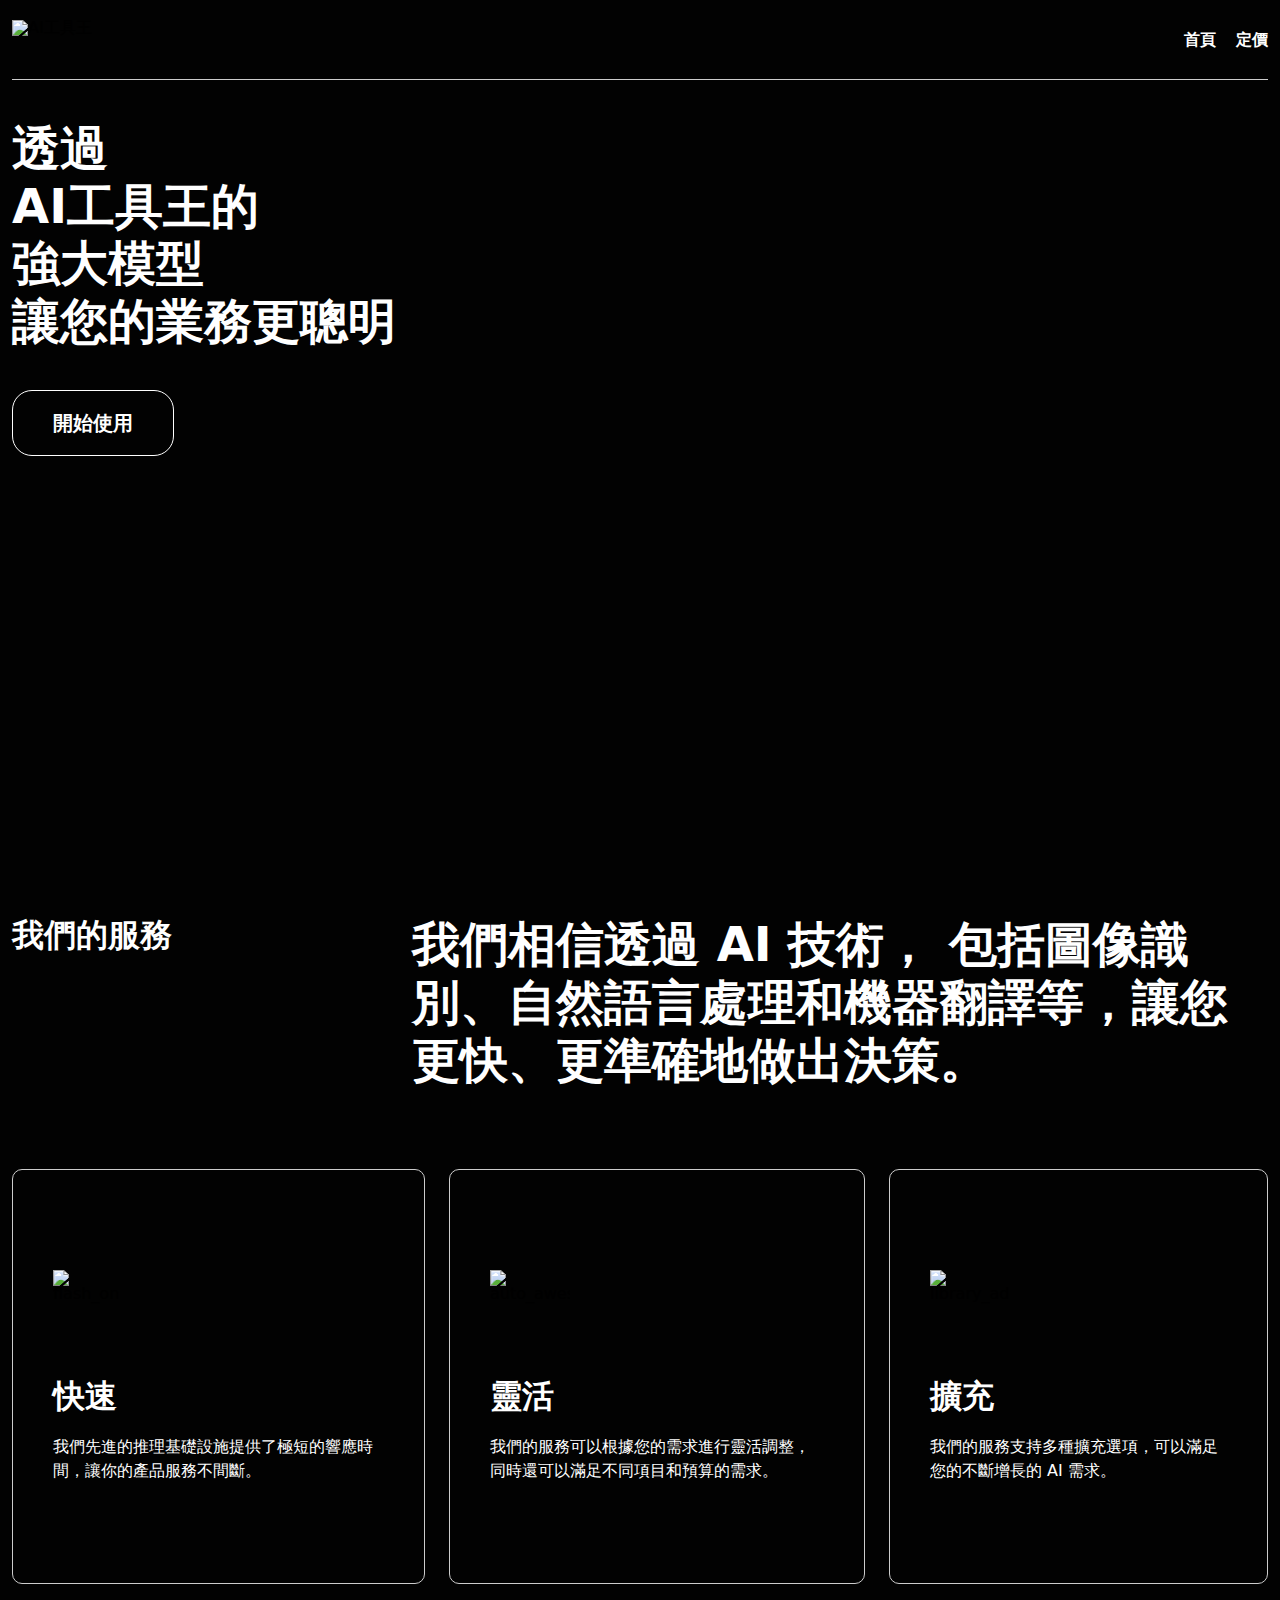
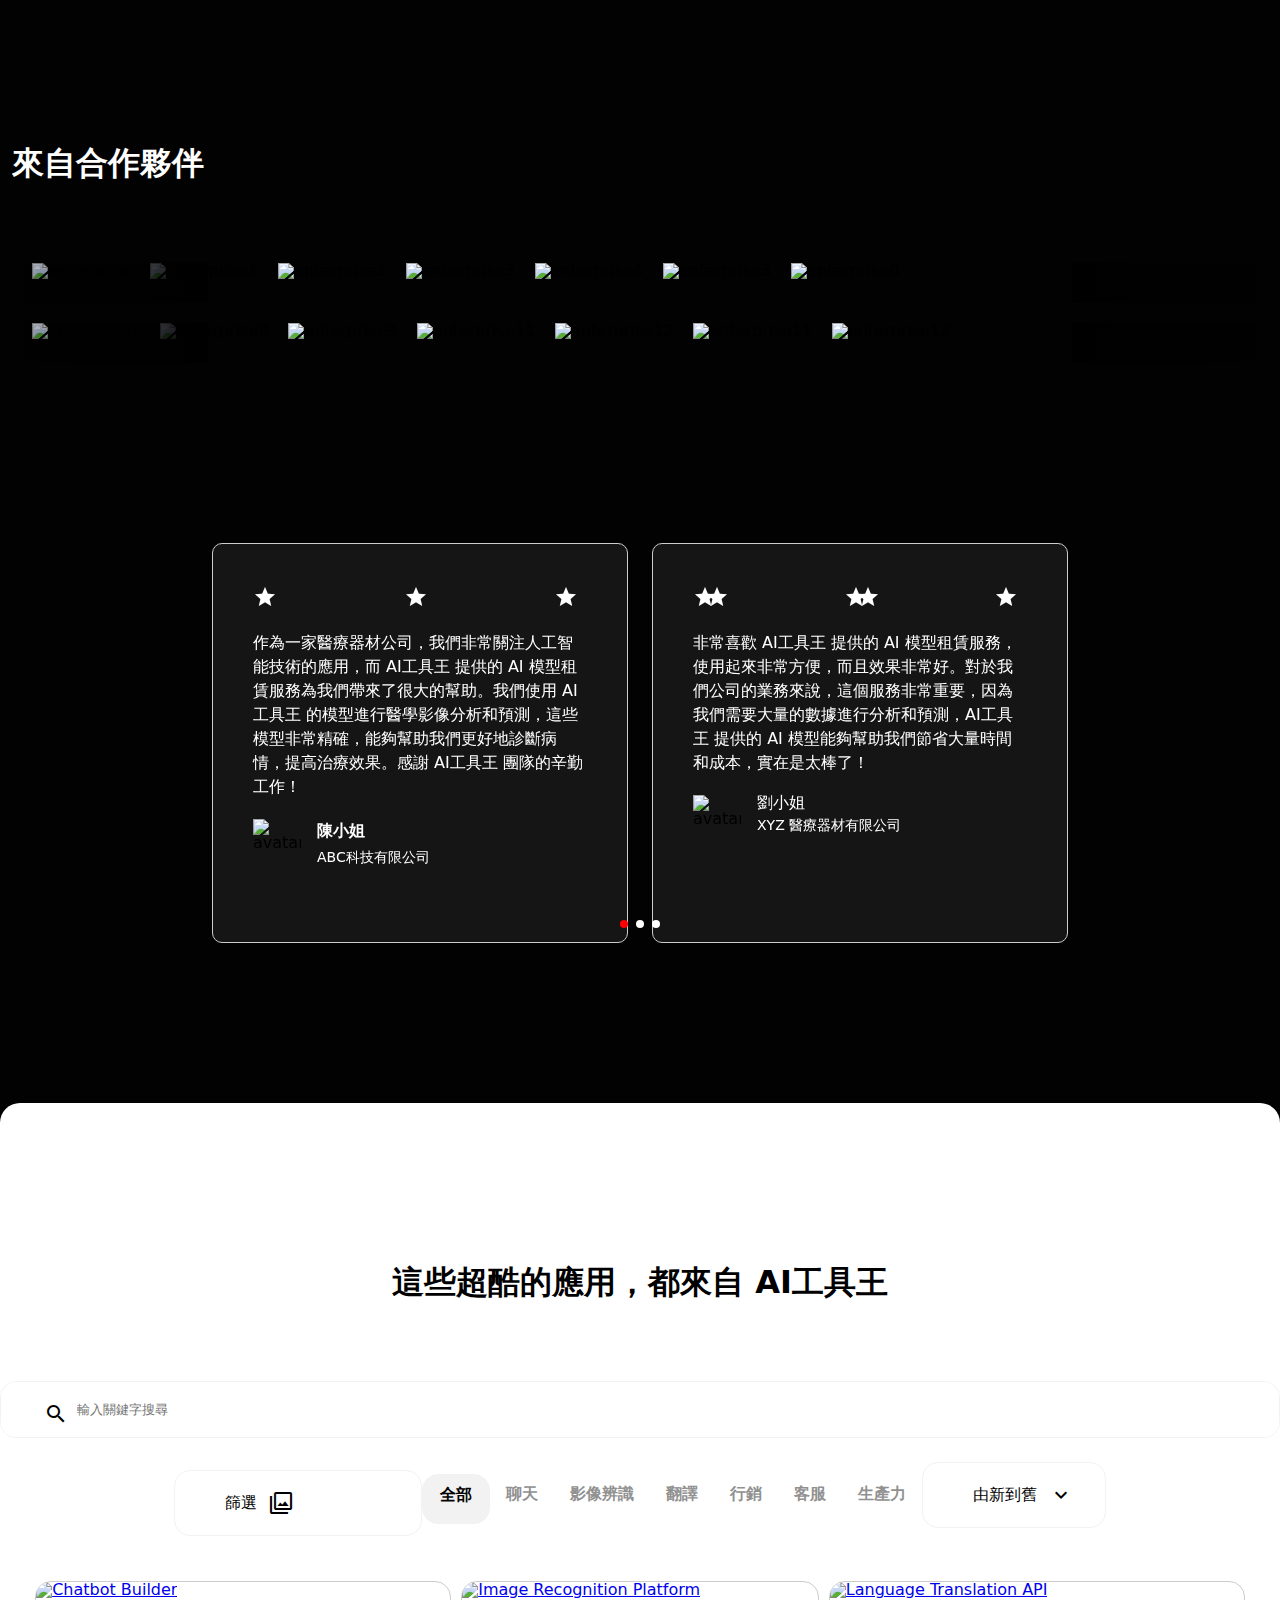
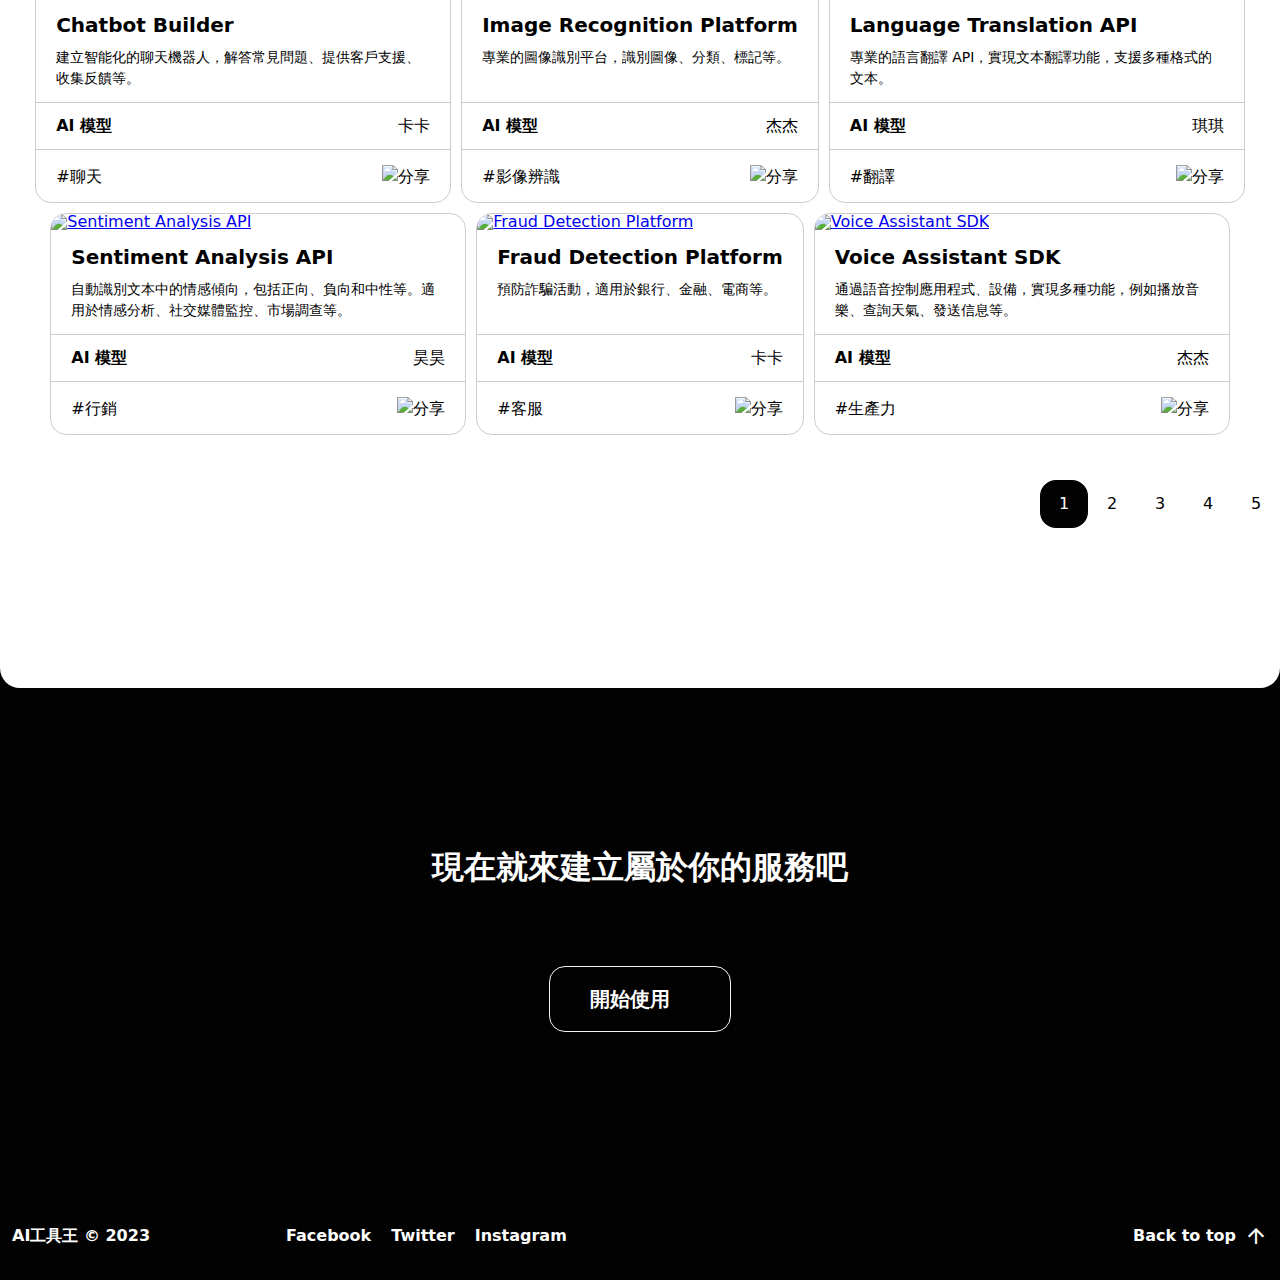
==== commit 4a0bef71: "version2" ====
--- a/index.html
+++ b/index.html
@@ -248,11 +248,8 @@
             </div>
         </div>
 
-
         <div class="tool-header">
-
             <div class="tool-header-wrap">
-
                 <h1>這些超酷的應用，都來自 AI工具王</h1>
                 <div class="search">
                     <input type="text" placeholder="輸入關鍵字搜尋" />
@@ -260,12 +257,60 @@
                 </div>
 
                 <div class="tool-nav">
-                    <div class="filter">
-                        <a href="#">篩選</a><span
-                            class="material-icons filter_alt">
-                            filter_alt
-                        </span>
-                    </div>
+
+                    <div class="filter2 mt-8">
+                        <div class="dropdown">
+                          <button type="button" class="dropdown-btn2 fs-normal">
+                            <span class="dropdown-btnText2">篩選</span>
+                            <span class="material-icons fs-normal ml-12">
+                              filter_alt
+                            </span>
+                          </button>
+                          <ul class="dropdown-menu2">
+                            <li class="mb-8"><h6>AI 模型</h6></li>
+                            <li class="mb-8">
+                              <a href="#">所有模型</a>
+                            </li>
+                            <li class="mb-8">
+                              <a href="#">卡卡</a>
+                            </li>
+                            <li class="mb-8">
+                              <a href="#">杰杰</a>
+                            </li>
+                            <li class="mb-8">
+                              <a href="#">琪琪</a>
+                            </li>
+                            <li class="mb-8">
+                              <a href="#">昊昊</a>
+                            </li>
+              
+                            <li class="mb-8"><h6>類型</h6></li>
+                            <li class="mb-8">
+                              <a href="#">所有類型</a>
+                            </li>
+                            <li class="mb-8">
+                              <a href="#">篩選項目 1</a>
+                            </li>
+                            <li class="mb-8">
+                              <a href="#">篩選項目 2</a>
+                            </li>
+                            <li class="mb-8">
+                              <a href="#">篩選項目 3</a>
+                            </li>
+                            <li class="mb-8">
+                              <a href="#">篩選項目 4</a>
+                            </li>
+                            <li class="mb-8">
+                              <a href="#">篩選項目 5</a>
+                            </li>
+                            <li class="mb-8">
+                              <a href="#">篩選項目 6</a>
+                            </li>
+                          </ul>
+                        </div>
+                      </div>
+
+
                     <ul class="menu">
                         <li class="active"><a href="#" class="active" data-id="0">全部</a></li>
                         <li data-id="1"><a href="#">聊天</a></li>
@@ -455,11 +500,7 @@
                         </li>
                     </ul>
 
-
-                    <ul class="tool-list-filter">
-
-                    </ul>
-
+                    <ul class="tool-list-filter"></ul>
 
                 </div>
                 <div class="pages">
--- a/css/index.css
+++ b/css/index.css
@@ -384,18 +384,18 @@
 
 .partner .partner-list::before {
     content: "";
-    max-width: 196px;
+    width: 196px;
     height: 40px;
-    background-image: linear-gradient(to right, rgb(0, 0, 0) 25%, rgba(0, 0, 0, 0) 75%);
+    background-image: linear-gradient(to right, rgb(0, 0, 0, 0.2), rgb(0, 0, 0));
     position: absolute;
     left: 0;
 }
 
 .partner .partner-list::after {
     content: "";
-    max-width: 196px;
+    width: 196px;
     height: 40px;
-    background-image: linear-gradient(to left, rgb(0, 0, 0) 25%, rgba(0, 0, 0, 0) 75%);
+    background-image: linear-gradient(to left, rgb(0, 0, 0, 0.2), rgb(0, 0, 0));
     position: absolute;
     right: 0;
 }
@@ -710,8 +710,8 @@
 }
 
 
-
-.filter {
+filter,
+.filter2 {
     display: flex;
     justify-content: flex-end;
 }
@@ -720,7 +720,8 @@
     position: relative;
 }
 
-.dropdown-btn {
+.dropdown-btn,
+.dropdown-btn2 {
     display: flex;
     align-items: center;
     background-color: #ffffff;
@@ -732,11 +733,13 @@
     border-radius: 16px;
 }
 
-.dropdown-btn:hover {
+.dropdown-btn:hover,
+.dropdown-btn2:hover {
     border-color: #000000;
 }
 
-.dropdown-menu {
+.dropdown-menu,
+.dropdown-menu2 {
     position: absolute;
     display: none;
     margin-top: 4px;
@@ -748,17 +751,27 @@
     background: #ffffff;
 }
 
-.dropdown-menu li a {
+.dropdown-menu2 li h6 {
+    font-size: 16px;
+    font-weight: 900;
+    padding: 4px 20px;
+    margin-bottom: 0;
+}
+
+.dropdown-menu li a,
+.dropdown-menu2 li a {
     display: block;
-    padding: 4px 40px;
+    padding: 4px 20px;
     text-decoration: none;
 }
 
-.dropdown-menu a:hover {
+.dropdown-menu a:hover,
+.dropdown-menu2 a:hover {
     background: #ccc;
 }
 
-.dropdown-menu.show {
+.dropdown-menu.show,
+.dropdown-menu2.show {
     display: block;
 }
 
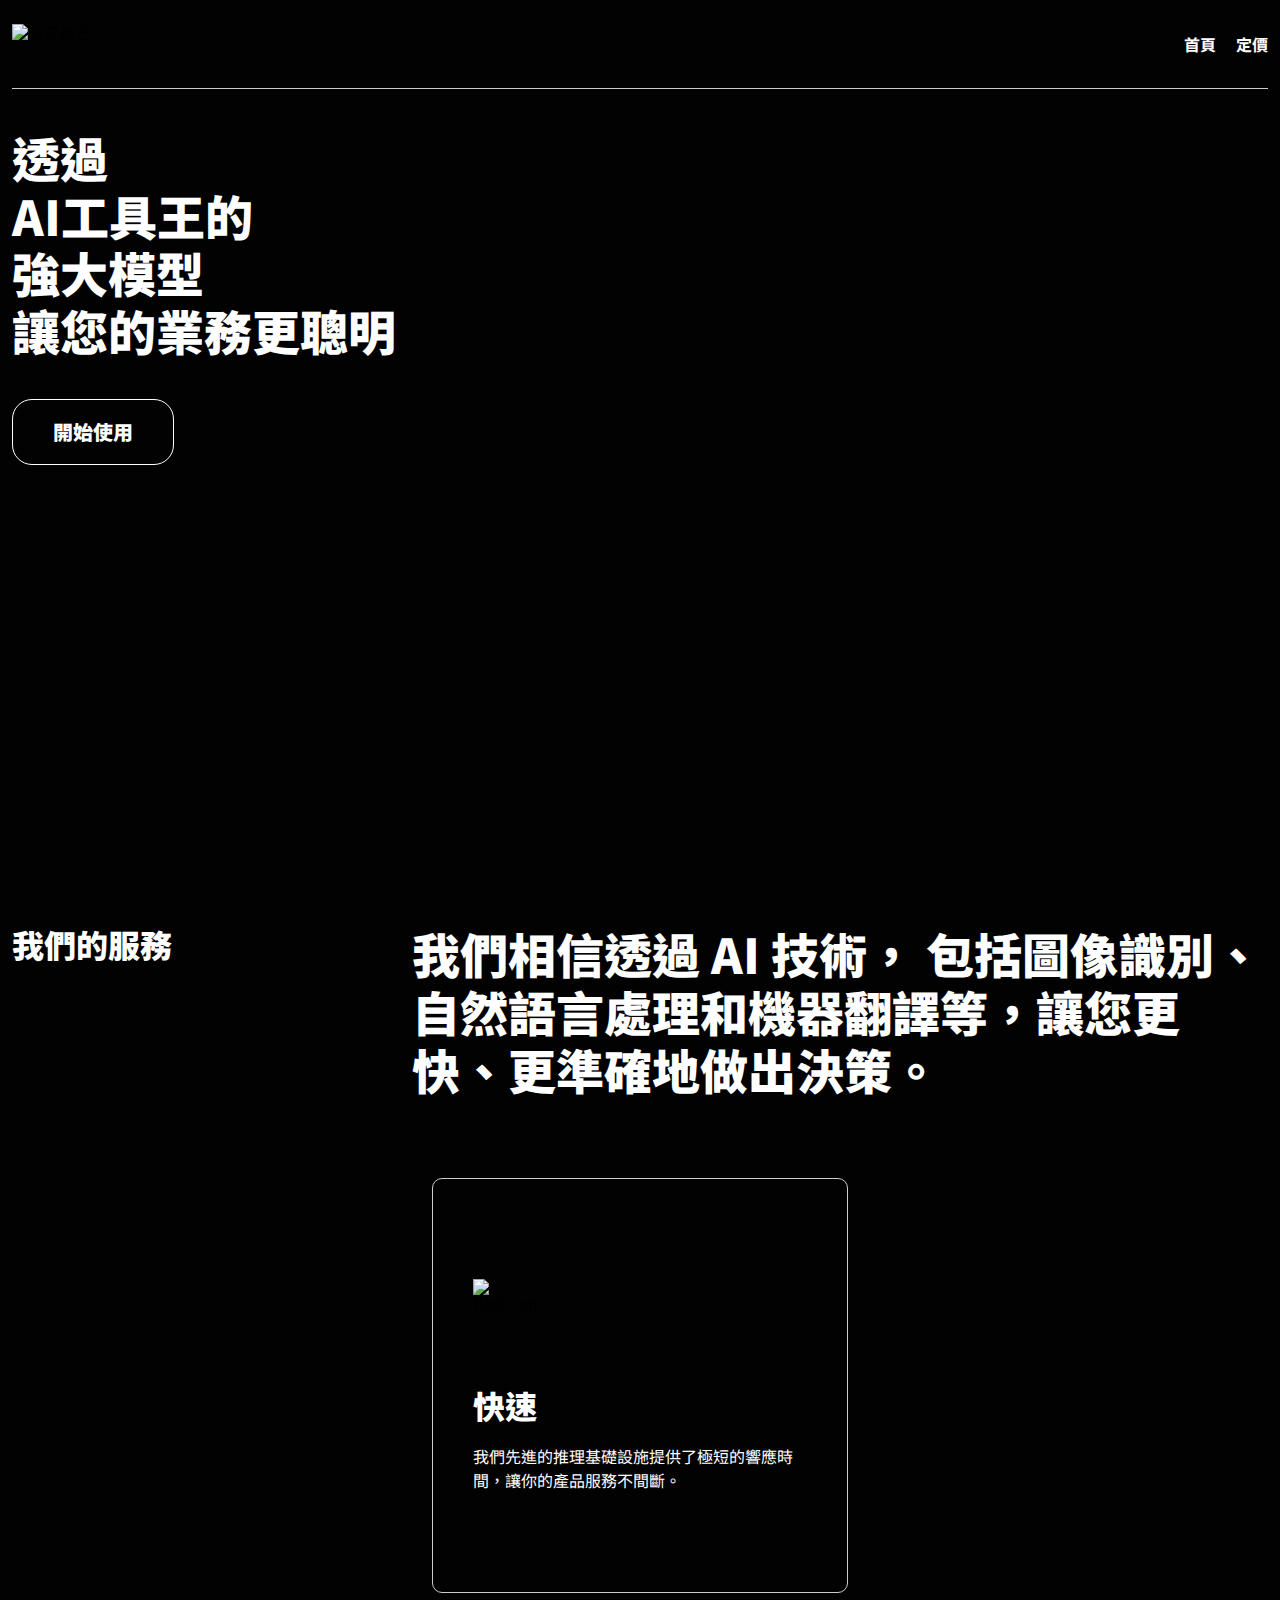
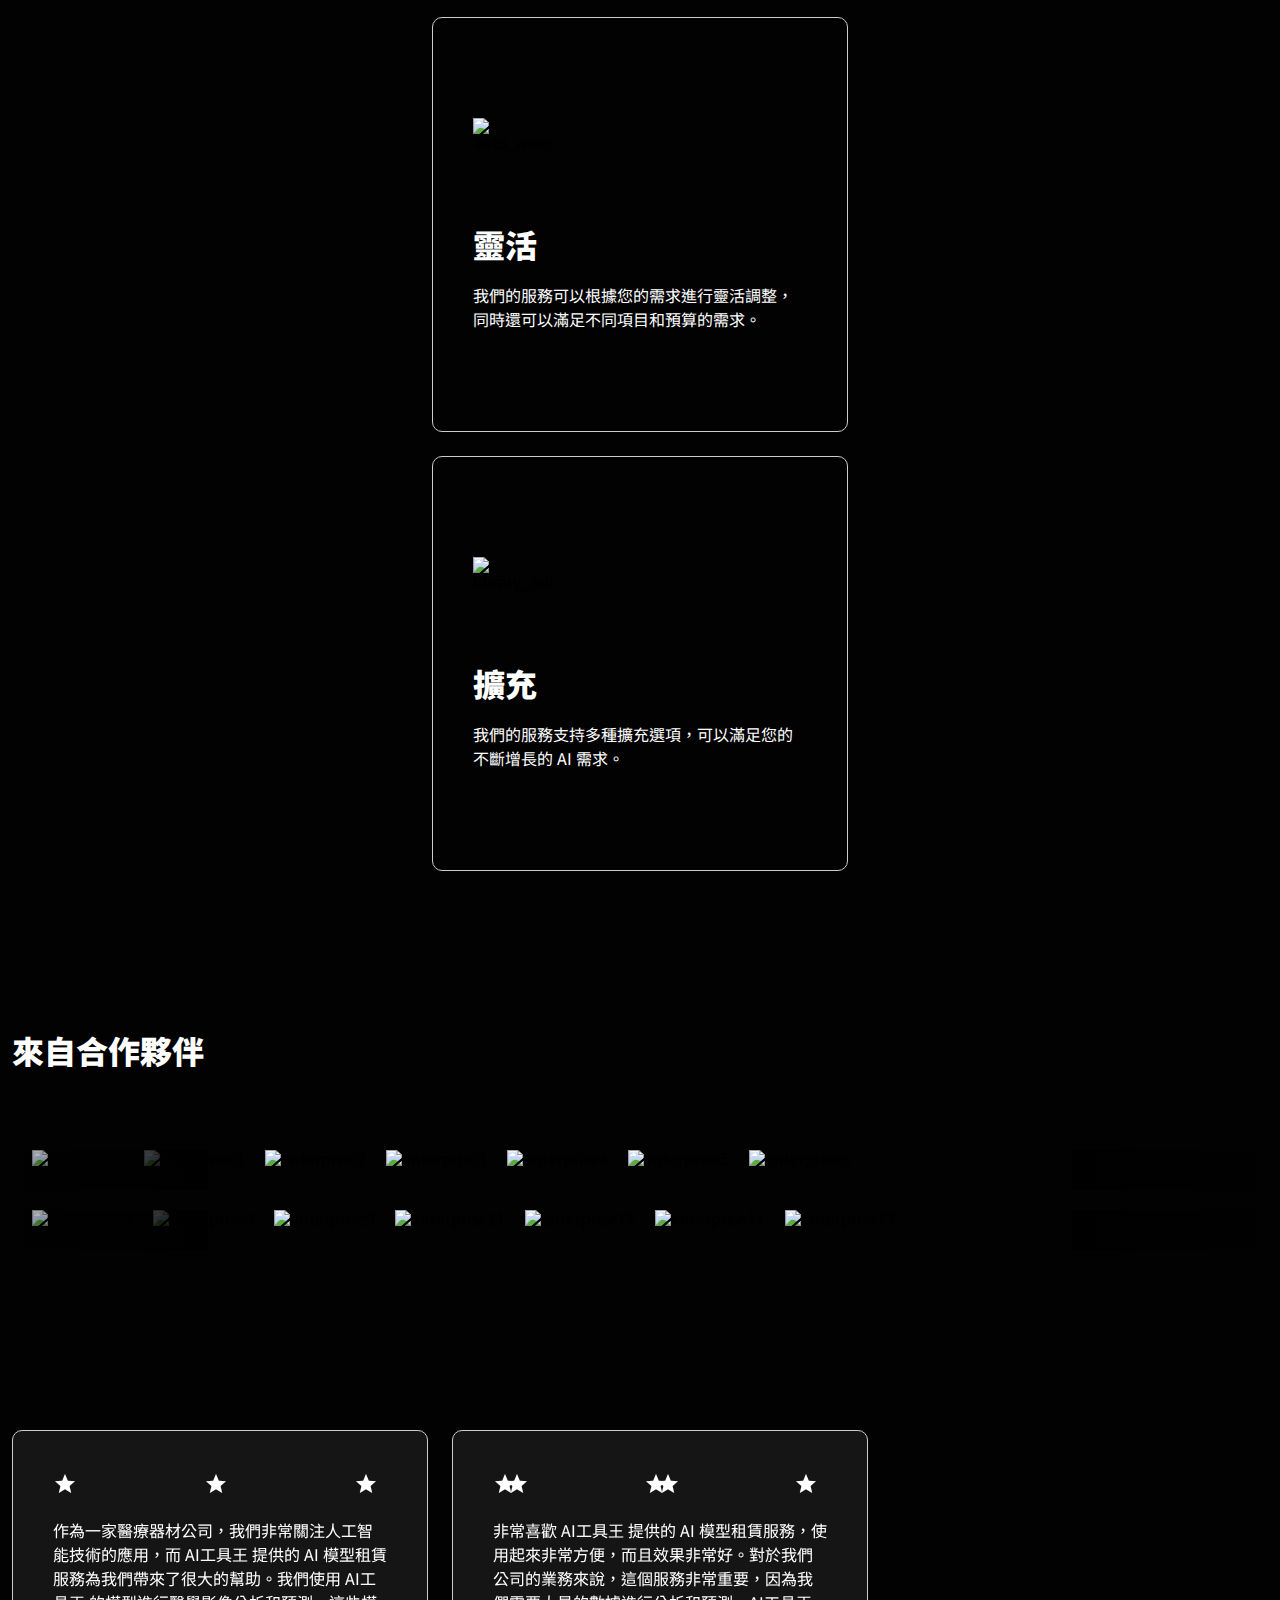
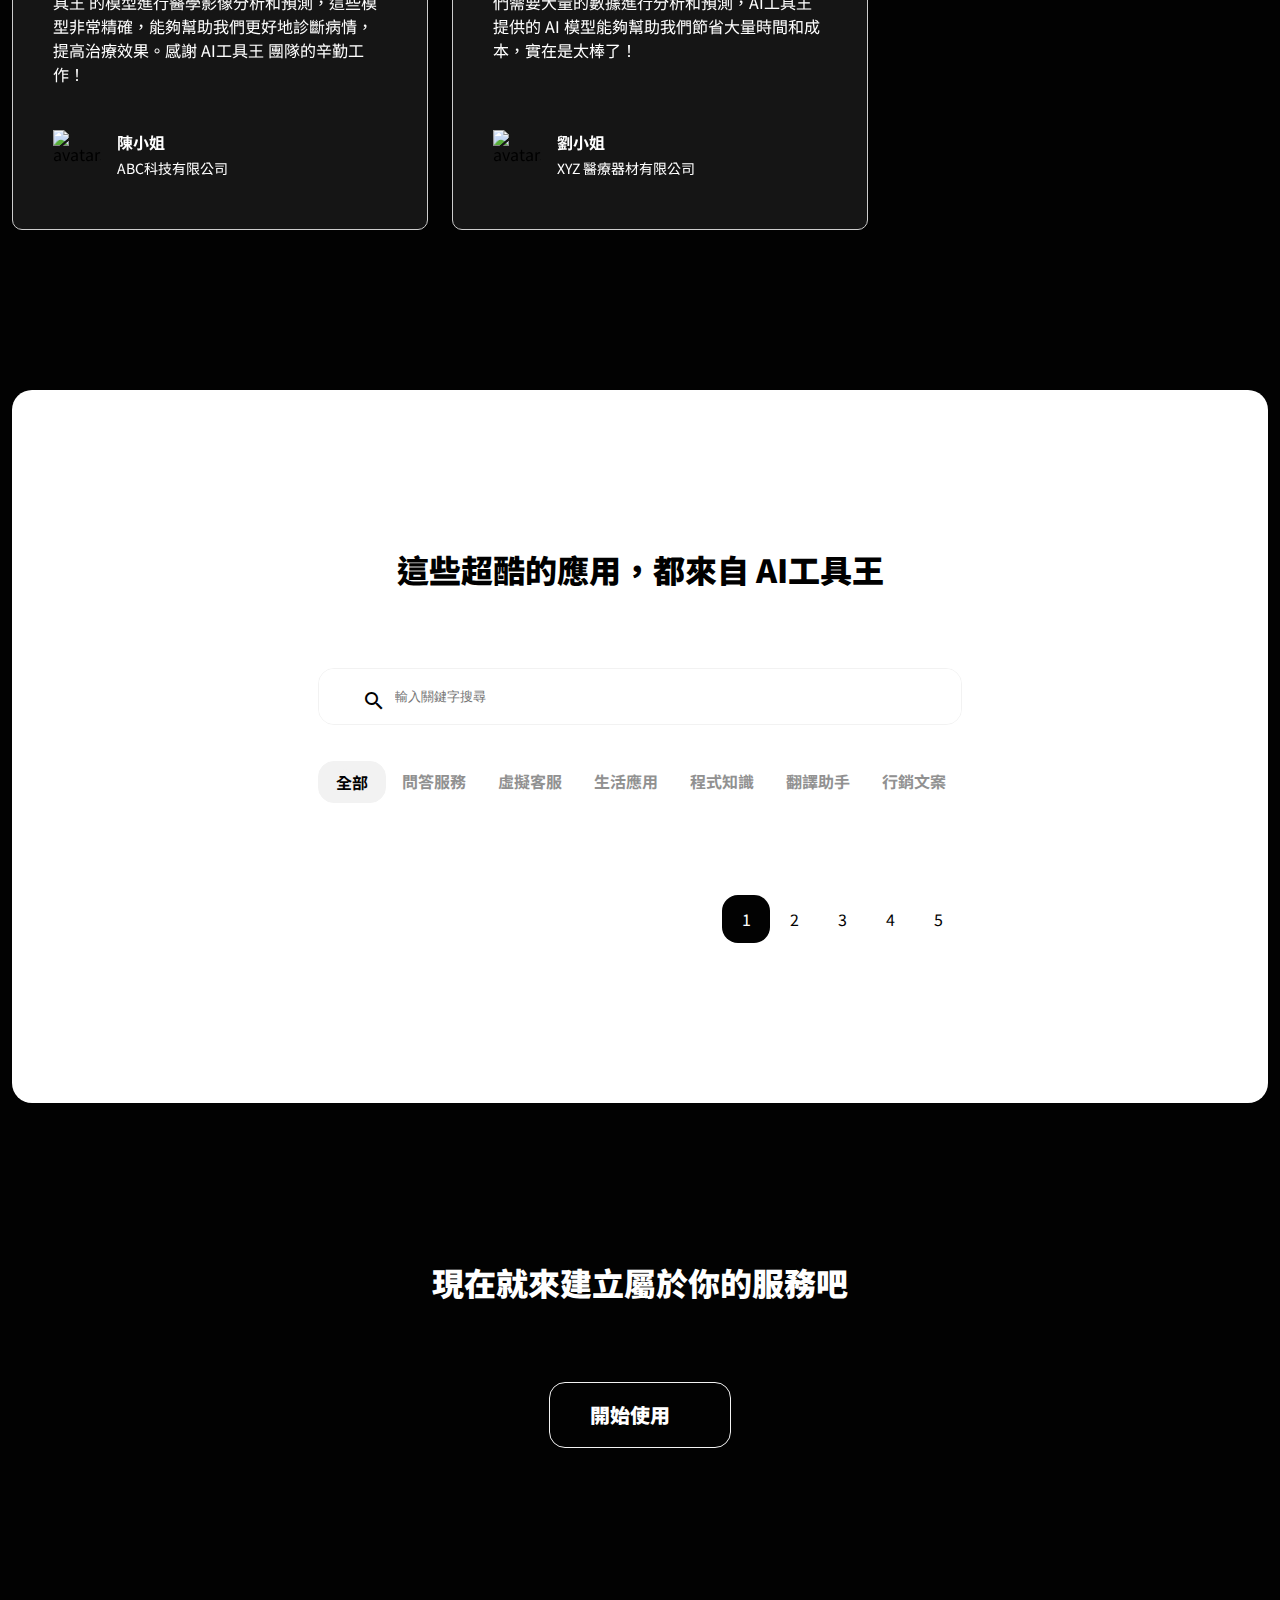
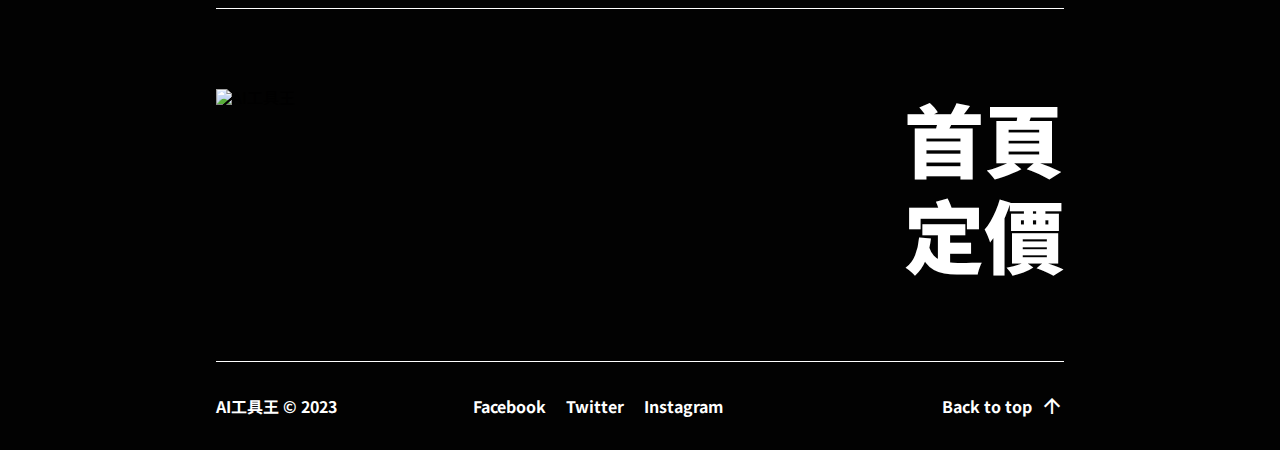
==== commit e537fb70: "version4" ====
--- a/index.html
+++ b/index.html
@@ -10,11 +10,14 @@
         rel="stylesheet"
         href="https://fonts.googleapis.com/icon?family=Material+Icons" />
     <link rel="stylesheet" href="https://cdn.jsdelivr.net/npm/swiper@9/swiper-bundle.min.css" />
-    
+  
+    <link
+        href="https://fonts.googleapis.com/css2?family=Noto+Sans+TC:wght@400;700;900&display=swap"
+        rel="stylesheet"/> 
     </head>
 <body>
     <div class="container">
-        <div class="header_wrap">
+        <div class="wrap">
             <div class="header">
                 <img
                     class="header-logo"
@@ -55,12 +58,12 @@
             </div>
 
             <div class="content">
-                <h3 class="title">
+                <h1 class="title">
                     透過<br />
                     AI工具王的<br />
                     強大模型<br />
                     讓您的業務更聰明<br />
-                </h3>
+                </h1>
                 <a href="#">開始使用</a>
 
                 <div class="deco">
@@ -78,13 +81,13 @@
 
                 </div>
                 <div class="service">
-                    <h3>我們的服務</h3>
-                    <h2>
+                    <h2>我們的服務</h2>
+                    <p>
                         我們相信透過 AI 技術，
                         包括圖像識別、自然語言處理和機器翻譯等，讓您更快、更準確地做出決策。
-                    </h2>
-                </div>
-                <div class="service-cards">
+                    </p>
+                </div>
+                <!-- <div class="service-cards"> -->
                     <ul class="service-card">
                         <li>
                             <img
@@ -114,56 +117,60 @@
                             </p>
                         </li>
                     </ul>
-                </div>
+                <!-- </div> -->
                 <div class="partner">
                     <h3>來自合作夥伴</h3>
-                    <div class="partner-list">
-                        <img
-                            src="https://raw.githubusercontent.com/hexschool/2022-web-layout-training/main/2023web-camp/enterprise.png"
-                            alt="enterprise" />
-                        <img
-                            src="https://raw.githubusercontent.com/hexschool/2022-web-layout-training/main/2023web-camp/enterprise1.png"
-                            alt="enterprise1" />
-                        <img
-                            src="https://raw.githubusercontent.com/hexschool/2022-web-layout-training/main/2023web-camp/enterprise2.png"
-                            alt="enterprise2" />
-                        <img
-                            src="https://raw.githubusercontent.com/hexschool/2022-web-layout-training/main/2023web-camp/enterprise3.png"
-                            alt="enterprise3" />
-                        <img
-                            src="https://raw.githubusercontent.com/hexschool/2022-web-layout-training/main/2023web-camp/enterprise4.png"
-                            alt="enterprise4" />
-                        <img
-                            src="https://raw.githubusercontent.com/hexschool/2022-web-layout-training/main/2023web-camp/enterprise5.png"
-                            alt="enterprise5" />
-                        <img
-                            src="https://raw.githubusercontent.com/hexschool/2022-web-layout-training/main/2023web-camp/enterprise6.png"
-                            alt="enterprise6" />
-                    </div>
-                    <div class="partner-list">
-                        <img
-                            src="https://raw.githubusercontent.com/hexschool/2022-web-layout-training/main/2023web-camp/enterprise7.png"
-                            alt="enterprise7" />
-                        <img
-                            src="https://raw.githubusercontent.com/hexschool/2022-web-layout-training/main/2023web-camp/enterprise8.png"
-                            alt="enterprise8" />
-                        <img
-                            src="https://raw.githubusercontent.com/hexschool/2022-web-layout-training/main/2023web-camp/enterprise9.png"
-                            alt="enterprise9" />
-                        <img
-                            src="https://raw.githubusercontent.com/hexschool/2022-web-layout-training/main/2023web-camp/enterprise11.png"
-                            alt="enterprise11" />
-                        <img
-                            src="https://raw.githubusercontent.com/hexschool/2022-web-layout-training/main/2023web-camp/enterprise12.png"
-                            alt="enterprise12" />
-                        <img
-                            src="https://raw.githubusercontent.com/hexschool/2022-web-layout-training/main/2023web-camp/enterprise11.png"
-                            alt="enterprise11" />
-                        <img
-                            src="https://raw.githubusercontent.com/hexschool/2022-web-layout-training/main/2023web-camp/enterprise12.png"
-                            alt="enterprise12" />
-                    </div>
-                </div>
+                    <ul class="partner-wrap">
+                        <li class="partner-list">
+                            <img
+                                src="https://raw.githubusercontent.com/hexschool/2022-web-layout-training/main/2023web-camp/enterprise.png"
+                                alt="enterprise" />
+                            <img
+                                src="https://raw.githubusercontent.com/hexschool/2022-web-layout-training/main/2023web-camp/enterprise1.png"
+                                alt="enterprise1" />
+                            <img
+                                src="https://raw.githubusercontent.com/hexschool/2022-web-layout-training/main/2023web-camp/enterprise2.png"
+                                alt="enterprise2" />
+                            <img
+                                src="https://raw.githubusercontent.com/hexschool/2022-web-layout-training/main/2023web-camp/enterprise3.png"
+                                alt="enterprise3" />
+                            <img
+                                src="https://raw.githubusercontent.com/hexschool/2022-web-layout-training/main/2023web-camp/enterprise4.png"
+                                alt="enterprise4" />
+                            <img
+                                src="https://raw.githubusercontent.com/hexschool/2022-web-layout-training/main/2023web-camp/enterprise5.png"
+                                alt="enterprise5" />
+                            <img
+                                src="https://raw.githubusercontent.com/hexschool/2022-web-layout-training/main/2023web-camp/enterprise6.png"
+                                alt="enterprise6" />
+                        </li>
+                        <li class="partner-list">
+                            <img
+                                src="https://raw.githubusercontent.com/hexschool/2022-web-layout-training/main/2023web-camp/enterprise7.png"
+                                alt="enterprise7" />
+                            <img
+                                src="https://raw.githubusercontent.com/hexschool/2022-web-layout-training/main/2023web-camp/enterprise8.png"
+                                alt="enterprise8" />
+                            <img
+                                src="https://raw.githubusercontent.com/hexschool/2022-web-layout-training/main/2023web-camp/enterprise9.png"
+                                alt="enterprise9" />
+                            <img
+                                src="https://raw.githubusercontent.com/hexschool/2022-web-layout-training/main/2023web-camp/enterprise11.png"
+                                alt="enterprise11" />
+                            <img
+                                src="https://raw.githubusercontent.com/hexschool/2022-web-layout-training/main/2023web-camp/enterprise12.png"
+                                alt="enterprise12" />
+                            <img
+                                src="https://raw.githubusercontent.com/hexschool/2022-web-layout-training/main/2023web-camp/enterprise11.png"
+                                alt="enterprise11" />
+                            <img
+                                src="https://raw.githubusercontent.com/hexschool/2022-web-layout-training/main/2023web-camp/enterprise12.png"
+                                alt="enterprise12" />
+                        </li>
+                    </ul>
+                </div>
+
+
                 <!-- Swiper -->
                 <div class="swiper">
                     <!-- Swiper -->
@@ -189,7 +196,7 @@
                                         src="https://raw.githubusercontent.com/hexschool/2022-web-layout-training/main/2023web-camp/avatar3.png"
                                         alt="avatar3" />
                                     <div class="guest-info">
-                                        <h5>陳小姐</h5>
+                                        <h3>陳小姐</h3>
                                         <p>ABC科技有限公司</p>
                                     </div>
                                 </div>
@@ -212,7 +219,7 @@
                                         src="https://raw.githubusercontent.com/hexschool/2022-web-layout-training/main/2023web-camp/avatar1.png"
                                         alt="avatar3" />
                                     <div class="guest-info">
-                                        <h4>劉小姐</h4>
+                                        <h3>劉小姐</h3>
                                         <p>XYZ 醫療器材有限公司</p>
                                     </div>
                                 </div>
@@ -235,7 +242,7 @@
                                         src="https://raw.githubusercontent.com/hexschool/2022-web-layout-training/main/2023web-camp/avatar2.png"
                                         alt="avatar3" />
                                     <div class="guest-info">
-                                        <h4>黃先生</h4>
+                                        <h3>黃先生</h3>
                                         <p>EFG 銀行</p>
                                     </div>
                                 </div>
@@ -248,16 +255,16 @@
             </div>
         </div>
 
+
         <div class="tool-header">
             <div class="tool-header-wrap">
-                <h1>這些超酷的應用，都來自 AI工具王</h1>
+                <h2>這些超酷的應用，都來自 AI工具王</h2>
                 <div class="search">
-                    <input type="text" placeholder="輸入關鍵字搜尋" />
+                    <input type="search" placeholder="輸入關鍵字搜尋" />
                     <span class="material-icons search-icon">search</span>
                 </div>
 
                 <div class="tool-nav">
-
                     <div class="filter2 mt-8">
                         <div class="dropdown">
                           <button type="button" class="dropdown-btn2 fs-normal">
@@ -313,196 +320,38 @@
 
                     <ul class="menu">
                         <li class="active"><a href="#" class="active" data-id="0">全部</a></li>
-                        <li data-id="1"><a href="#">聊天</a></li>
+                        <li data-id="1"><a href="#">問答服務</a></li>
                         <li data-id="2"
-                         ><a href="#">影像辨識</a></li>
-                        <li data-id="3"><a href="#">翻譯</a></li>
-                        <li data-id="4"><a href="#">行銷</a></li>
-                        <li data-id="5"><a href="#">客服</a></li>
-                        <li data-id="6"><a href="#">生產力</a></li>
-                    </ul>
-
-
-
-                        <div class="dropdown">
-                          <button type="button" class="dropdown-btn fs-normal">
-                            <span class="dropdown-btnText">由新到舊</span>
-                            <span class="material-icons fs-normal ml-12">
-                              expand_more
-                            </span>
-                          </button>
-                          <ul class="dropdown-menu">
-                            <li class="mb-8">
-                              <a href="#" class="new-to-old">由新到舊</a>
-                            </li>
-                            <li>
-                              <a href="#" class="old-to-new">由舊到新</a>
-                            </li>
-                          </ul>
-                        </div>
-                
-
-                    <!-- <div class="select-order">
-                        <select name="order" id="order" selected>
-                            <option value="由新到舊" selected>由新到舊</option>
-                            <option value="由舊到新">由舊到新</option>
-                        </select>
-                    </div> -->
-
-                </div>
-                <div class="tool-wrap">
-                    <ul class="tool-list">
-                        <li class="tool-cards" data-id="1">
-                            <a href="#"><img
-                                    class="tool"
-                                    src="https://github.com/hexschool/2022-web-layout-training/blob/main/2023web-camp/tool1.png?raw=true"
-                                    alt="Chatbot Builder" />
-                            </a>
-
-                            <div class="tool-content">
-                                <h3 class="tool-name">Chatbot Builder
-                                </h3>
-                                <p class="tool-text">
-                                    建立智能化的聊天機器人，解答常見問題、提供客戶支援、收集反饋等。
-                                </p>
-                            </div>
-
-                            <div class="model">
-                                <h3 class="model-name">AI 模型</h3>
-                                <span class="model-txt">卡卡 </span>
-                            </div>
-
-                            <div class="tool-group">
-                                <h3 class="group-name">#聊天</h3>
-                                <a href="#" target="_blank"><img
-                                        class="share"
-                                        src="https://raw.githubusercontent.com/hexschool/2022-web-layout-training/main/2023web-camp/icons/share.png"
-                                        alt="分享" /></a>
-                            </div>
-                        </li>
-
-                        <li class="tool-cards" data-id="2">
-                            <a href="#"><img
-                                    src="https://github.com/hexschool/2022-web-layout-training/blob/main/2023web-camp/tool2.png?raw=true"
-                                    alt="Image Recognition Platform"
-                                    class="tool" />
-                                </a>
-                            <div class="tool-content">
-                                <h3 class="tool-name">Image Recognition Platform</h3>
-                                <p class="tool-text">
-                                    專業的圖像識別平台，識別圖像、分類、標記等。
-                                </p>
-                            </div>
-                            <div class="model">
-                                <h3 class="model-name">AI 模型</h3>
-                                <span>杰杰</span>
-                            </div>
-                            <div class="tool-group">
-                                <h3 class="group-name">#影像辨識</h3>
-                                <a href="#" target="_blank"><img
-                                        class="share"
-                                        src="https://raw.githubusercontent.com/hexschool/2022-web-layout-training/main/2023web-camp/icons/share.png"
-                                        alt="分享" /></a>
-                            </div>
-                        </li>
-                        <li class="tool-cards" data-id="3">
-                            <a href="#"><img
-                                    class="tool"
-                                    src="https://github.com/hexschool/2022-web-layout-training/blob/main/2023web-camp/tool3.png?raw=true"
-                                    alt="Language Translation API" /></a>
-                            <div class="tool-content">
-                                <h3 class="tool-name">Language Translation API</h3>
-                                <p class="tool-text">
-                                    專業的語言翻譯 API，實現文本翻譯功能，支援多種格式的文本。
-                                </p>
-                            </div>
-                            <div class="model">
-                                <h4 class="model-name">AI 模型</h4>
-                                <span>琪琪</span>
-                            </div>
-                            <div class="tool-group">
-                                <span class="group-name">#翻譯</span>
-                                <a href="#" target="_blank"><img
-                                        class="share"
-                                        src="https://raw.githubusercontent.com/hexschool/2022-web-layout-training/main/2023web-camp/icons/share.png"
-                                        alt="分享" /></a>
-                            </div>
-                        </li>
-                        <li class="tool-cards" data-id="4">
-                            <a href="#"><img
-                                    class="tool"
-                                    src="https://github.com/hexschool/2022-web-layout-training/blob/main/2023web-camp/tool4.png?raw=true"
-                                    alt="Sentiment Analysis API" /></a>
-                            <div class="tool-content">
-                                <h3 class="tool-name">Sentiment Analysis API</h3>
-                                <p class="tool-text">
-                                    自動識別文本中的情感傾向，包括正向、負向和中性等。適用於情感分析、社交媒體監控、市場調查等。
-                                </p>
-                            </div>
-                            <div class="model">
-                                <h3 class="model-name">AI 模型</h3>
-                                <span>昊昊</span>
-                            </div>
-                            <div class="tool-group">
-                                <h3 class="group-name">#行銷</h3>
-                                <a href="#" target="_blank"><img
-                                        class="share"
-                                        src="https://raw.githubusercontent.com/hexschool/2022-web-layout-training/main/2023web-camp/icons/share.png"
-                                        alt="分享" /></a>
-                            </div>
-                        </li>
-                        <li class="tool-cards" data-id="5">
-                            <a href="#"><img
-                                    class="tool"
-                                    src="https://github.com/hexschool/2022-web-layout-training/blob/main/2023web-camp/tool5.png?raw=true"
-                                    alt="Fraud Detection Platform" /></a>
-                            <div class="tool-content">
-                                <h3 class="tool-name">Fraud Detection Platform</h3>
-                                <p class="tool-text">預防詐騙活動，適用於銀行、金融、電商等。</p>
-                            </div>
-                            <div class="model">
-                                <h3 class="model-name">AI 模型</h3>
-                                <span>卡卡</span>
-                            </div>
-                            <div class="tool-group">
-                                <h3 class="group-name">#客服</h3>
-                                <a href="#" target="_blank"><img
-                                        class="share"
-                                        src="https://raw.githubusercontent.com/hexschool/2022-web-layout-training/main/2023web-camp/icons/share.png"
-                                        alt="分享" />
-                                </a>
-                            </div>
-                        </li>
-                        <li class="tool-cards" data-id="6">
-                            <a href="#"><img
-                                    class="tool"
-                                    src="https://github.com/hexschool/2022-web-layout-training/blob/main/2023web-camp/tool6.png?raw=true"
-                                    alt="Voice Assistant SDK" />
-                            </a>
-                            <div class="tool-content">
-                                <h3 class="tool-name">Voice Assistant SDK</h3>
-                                <p class="tool-text">
-                                    通過語音控制應用程式、設備，實現多種功能，例如播放音樂、查詢天氣、發送信息等。
-                                </p>
-                            </div>
-                            <div class="model">
-                                <h3 class="model-name">AI 模型</h3>
-                                <span>杰杰</span>
-                            </div>
-                            <div class="tool-group">
-                                <h3 class="group-name">#生產力</h3>
-                                <a href="#" target="_blank"><img
-                                        class="share"
-                                        src="https://raw.githubusercontent.com/hexschool/2022-web-layout-training/main/2023web-camp/icons/share.png"
-                                        alt="分享" />
-                                </a>
-                            </div>
-                        </li>
-                    </ul>
+                         ><a href="#">虛擬客服</a></li>
+                        <li data-id="3"><a href="#">生活應用</a></li>
+                        <li data-id="4"><a href="#">程式知識</a></li>
+                        <li data-id="5"><a href="#">翻譯助手</a></li>
+                        <li data-id="6"><a href="#">行銷文案</a></li>
+                    </ul>
+
+
+                    <div class="dropdown">
+                        <button type="button" class="dropdown-btn fs-normal">
+                        <span class="dropdown-btnText">由新到舊</span>
+                        <span class="material-icons fs-normal ml-12">
+                            expand_more
+                        </span>
+                        </button>
+                        <ul class="dropdown-menu">
+                        <li class="mb-8">
+                            <a href="#" class="new-to-old">由新到舊</a>
+                        </li>
+                        <li>
+                            <a href="#" class="old-to-new">由舊到新</a>
+                        </li>
+                        </ul>
+                    </div>
+                </div>
+
+                    <ul class="tool-list"></ul>
 
                     <ul class="tool-list-filter"></ul>
 
-                </div>
                 <div class="pages">
                     <ul class="page">
                         <li class="active"><a href="#" class="active">1</a></li>
@@ -528,14 +377,14 @@
                 </div>
             </div>
             <div class="footer-content">
-                <div class="footer-title">
-                    <div class="footer-title1">
-                        首頁
-                    </div>
-                    <div class="footer-title2">
-                        定價
-                    </div>
-                </div>
+                <ul class="footer-title">
+                    <li>
+                        <a>首頁</a>
+                    </li>
+                    <li>
+                        <a>定價</a>
+                    </li>
+                </ul>
                 <div class="footer_image">
                     <img
                         class="footer_logo"
@@ -564,6 +413,7 @@
 
 <script src="https://cdn.jsdelivr.net/npm/swiper@9/swiper-bundle.min.js"></script>
 <script src="https://cdnjs.cloudflare.com/ajax/libs/jquery/3.7.0/jquery.min.js"></script>
+<script src="https://cdnjs.cloudflare.com/ajax/libs/axios/1.4.0/axios.min.js"></script>
 <script src="js/index.js"></script>
 </body>
 </html>
--- a/css/index.css
+++ b/css/index.css
@@ -142,31 +142,30 @@
 
 body {
 
-    font-family: system-ui, -apple-system, "Segoe UI", Roboto, "Helvetica Neue", Arial, "Noto Sans", "Liberation Sans", sans-serif, "Apple Color Emoji", "Segoe UI Emoji", "Segoe UI Symbol", "Noto Color Emoji";
+    font-family: "Noto Sans TC", system-ui, -apple-system, "Segoe UI", Roboto, "Helvetica Neue", Arial, "Noto Sans", "Liberation Sans", sans-serif, "Apple Color Emoji", "Segoe UI Emoji", "Segoe UI Symbol", "Noto Color Emoji";
     position: relative;
-    height: 20%;
+    background: #020202;
 }
 
 .container {
     max-width: 1920px;
-    height: auto;
     background: #020202;
     display: flex;
     flex-direction: column;
     align-items: center;
     margin: 0 auto;
-}
-
-.header_wrap {
+    padding: 0 12px;
+}
+
+
+.wrap {
     max-width: 1296px;
     margin: 0 auto;
-    padding-left: 12px;
-    padding-right: 12px;
-    /* display: none; */
-}
+}
+
 
 .header {
-    height: 80px;
+    /* padding: 20px 0; */
     display: flex;
     justify-content: space-between;
     align-items: center;
@@ -182,6 +181,7 @@
 }
 
 .header .nav li {
+    padding: 32px 0;
     margin-left: 20px;
 }
 
@@ -196,15 +196,12 @@
 .menu-btn {
     display: none;
     color: #ffffff;
-    /* margin-right: 23px; */
     margin-right: 12px;
 
 }
 
 .content {
-    display: flex;
     flex-direction: column;
-    /* display: none; */
 }
 
 .content .title {
@@ -216,6 +213,7 @@
 }
 
 .content a {
+    display: inline-block;
     max-width: fit-content;
     font-size: 20px;
     line-height: 24px;
@@ -293,9 +291,10 @@
 .service {
     margin-top: 160px;
     display: flex;
-}
-
-.content .service h3 {
+
+}
+
+.content .service h2 {
     width: 414px;
     font-size: 32px;
     color: #ffffff;
@@ -305,8 +304,7 @@
 }
 
 
-
-.service h2 {
+.service p {
     max-width: 856px;
     font-size: 48px;
     color: #ffffff;
@@ -314,23 +312,17 @@
     font-weight: 900;
 }
 
-.service-cards {
+
+.service-card {
     max-width: 100%;
     margin-top: 80px;
-    display: flex;
-    justify-content: center;
-    align-items: center;
-}
-
-.service-cards .service-card {
-    max-width: 100%;
     display: flex;
     gap: 24px;
     justify-content: center;
     align-items: center;
 }
 
-.service-cards .service-card li {
+.service-card li {
     max-width: 416px;
     display: flex;
     flex-direction: column;
@@ -339,12 +331,12 @@
     border-radius: 10px;
 }
 
-.service-cards .service-card li img {
+.service-card li img {
     max-width: 80px;
     height: 80px;
 }
 
-.service-cards .service-card li h3 {
+.service-card li h3 {
     font-size: 32px;
     line-height: 38.4px;
     font-weight: 900;
@@ -352,7 +344,7 @@
     color: #ffffff;
 }
 
-.service-cards .service-card li p {
+.service-card li p {
     font-size: 16px;
     font-weight: 400;
     line-height: 1.5;
@@ -361,9 +353,8 @@
 }
 
 .partner {
-    max-width: 100%;
     margin-top: 160px;
-    overflow-x: auto;
+
 }
 
 .partner h3 {
@@ -374,33 +365,36 @@
     margin-bottom: 80px;
 }
 
-.partner .partner-list {
+.partner-wrap {
+    overflow-x: auto;
+}
+
+.partner-wrap .partner-list {
     margin-bottom: 20px;
     display: flex;
     position: relative;
-    /* overflow-x: auto; */
-}
-
-
-.partner .partner-list::before {
+}
+
+
+.partner-wrap .partner-list::before {
     content: "";
-    width: 196px;
+    min-width: 196px;
     height: 40px;
     background-image: linear-gradient(to right, rgb(0, 0, 0, 0.2), rgb(0, 0, 0));
     position: absolute;
     left: 0;
 }
 
-.partner .partner-list::after {
+.partner-wrap .partner-list::after {
     content: "";
-    width: 196px;
+    min-width: 196px;
     height: 40px;
     background-image: linear-gradient(to left, rgb(0, 0, 0, 0.2), rgb(0, 0, 0));
     position: absolute;
     right: 0;
 }
 
-.partner .partner-list img {
+.partner-wrap .partner-list img {
     max-width: 160px;
     height: 40px;
     margin-left: 20px;
@@ -409,7 +403,6 @@
 
 
 ::-webkit-scrollbar {
-    /*display: none; */
     width: 5px;
     height: 5px;
 }
@@ -430,11 +423,9 @@
     max-width: 1296px;
     justify-content: center;
     align-items: center;
-    /* display: none; */
 }
 
 .swiper-container {
-    /* display: none; */
     height: 400px;
     margin-top: 160px;
     margin-bottom: 160px;
@@ -450,16 +441,14 @@
 }
 
 .swiper-slide {
-    /* max-width: 416px; */
     max-width: 416px;
-    height: 400px;
     display: flex;
     flex-direction: column;
-    justify-content: center;
     border: 1px solid #ccc;
     padding: 41.33px 40px 40px 40px;
     border-radius: 10px;
-    background: rgba(255, 255, 255, 8%)
+    background: rgba(255, 255, 255, 8%);
+    position: relative;
 }
 
 .swiper-slide .star {
@@ -469,7 +458,7 @@
     gap: 6.67px;
 }
 
-.swiper-slide p {
+.swiper-wrapper .swiper-slide p {
     font-size: 16px;
     line-height: 1.5;
     font-weight: 400;
@@ -480,6 +469,8 @@
 .swiper-slide .guest {
     display: flex;
     margin-top: 20px;
+    position: absolute;
+    bottom: 50px;
 }
 
 .swiper-slide .guest img {
@@ -497,7 +488,7 @@
     flex-direction: column;
 }
 
-.swiper-slide .guest .guest-info h5 {
+.swiper-slide .guest .guest-info h3 {
     font-size: 16px;
     line-height: 24px;
     font-weight: 700;
@@ -535,11 +526,11 @@
 .tool-header {
     width: 100%;
     height: auto;
+    /* height: auto; *******/
     display: flex;
     justify-content: center;
     border-radius: 160px;
     background: #ffffff;
-    /* display: none; */
 }
 
 
@@ -548,7 +539,7 @@
 }
 
 
-.tool-header-wrap h1 {
+.tool-header-wrap h2 {
     font-size: 80px;
     line-height: 96px;
     font-weight: 900;
@@ -566,14 +557,13 @@
 }
 
 
-.search input[type="text"] {
+.search input[type="search"] {
     width: 100%;
     padding: 20px 0px 20px 76px;
-    gap: 12px;
     border: none;
 }
 
-.search input[type="text"]:focus {
+.search input[type="search"]:focus {
     border: 1px solid #000;
 }
 
@@ -586,7 +576,6 @@
 }
 
 .tool-nav {
-    max-width: 100%;
     margin-top: 24px;
     margin-bottom: 40px;
     display: flex;
@@ -595,7 +584,6 @@
 }
 
 .tool-nav .filter {
-    padding: 20px 60px 20px 40px;
     border: 1px solid #F2F2F2;
     border-radius: 16px;
     align-items: center;
@@ -603,12 +591,14 @@
 }
 
 .tool-nav .filter a {
+    display: block;
     font-size: 16px;
     line-height: 24px;
     font-weight: 400;
     color: #020202;
     text-align: center;
     text-decoration: none;
+    padding: 20px 60px 20px 40px;
 }
 
 .tool-nav .filter .filter_alt {
@@ -668,8 +658,6 @@
 
 
 .tool-wrap {
-    max-width: 1920px;
-    height: auto;
     display: flex;
     align-items: flex-start;
 }
@@ -683,7 +671,7 @@
 .tool-list-filter {
     display: flex;
     flex-wrap: wrap;
-    justify-content: center;
+    justify-content: start;
     display: none;
 }
 
@@ -709,9 +697,7 @@
     margin-top: 8px;
 }
 
-
-filter,
-.filter2 {
+.filter {
     display: flex;
     justify-content: flex-end;
 }
@@ -749,6 +735,7 @@
     list-style-type: none;
     left: 30px;
     background: #ffffff;
+    display: none;
 }
 
 .dropdown-menu2 li h6 {
@@ -780,7 +767,7 @@
     max-width: 416px;
     margin: 5px;
     border: 1px solid #ccc;
-    border-radius: 16px 16px 16px 16px;
+    border-radius: 16px;
     overflow: hidden;
     display: flex;
     flex-direction: column;
@@ -841,10 +828,7 @@
 .tool-cards .tool-group {
     display: flex;
     justify-content: space-between;
-    padding-left: 20px;
-    padding-right: 20px;
-    padding-top: 15px;
-    padding-bottom: 13px;
+    padding: 15px 20px 13px 20px;
     align-items: center;
     border-top: 1px solid #ccc;
 }
@@ -902,18 +886,15 @@
 }
 
 .footer {
-    width: 100%;
-    /* max-width: 1296px; */
+    width: 67.5%;
     margin-top: 80px;
     padding-top: 80px;
     display: flex;
     flex-direction: column;
-    padding-left: 12px;
-    padding-right: 12px;
-    /* display: none; */
 }
 
 .footer-header {
+    width: 100%;
     font-size: 48px;
     font-weight: 900;
     line-height: 57.6px;
@@ -926,7 +907,6 @@
 .footer-header .start {
     margin-top: 80px;
     max-width: fit-content;
-    display: flex;
     position: relative;
 }
 
@@ -961,7 +941,6 @@
 .footer-header .start .arrow_outward {
     width: 15px;
     height: 15px;
-    /* margin-left: 16px; */
     position: absolute;
     top: 35%;
     right: 15%;
@@ -980,7 +959,6 @@
     justify-content: space-between;
     border-top: 1px solid #ffffff;
     border-bottom: 1px solid #ffffff;
-    display: none;
 }
 
 .footer-content .footer_image .footer_logo {
@@ -992,27 +970,37 @@
     flex-direction: column;
 }
 
-.footer-content .footer-title1 {
+.footer-title li a {
     font-size: 80px;
     line-height: 96px;
     font-weight: 900;
     color: #ffffff;
-}
-
-.footer-content .footer-title2 {
+    cursor: pointer;
+}
+
+.footer-title li a:hover {
+    opacity: 0.8;
+}
+
+.footer-title li a {
     font-size: 80px;
     line-height: 96px;
     font-weight: 900;
     color: #ffffff;
     margin-top: 8px;
+    cursor: pointer;
+}
+
+.footer-title li a:hover {
+    opacity: 0.8;
 }
 
 .footer .bottom {
-    max-width: 100%;
     display: flex;
     justify-content: flex-start;
     padding-top: 32px;
     padding-bottom: 32px;
+    flex-wrap: wrap;
     position: relative;
     gap: 36px;
 }
@@ -1023,12 +1011,11 @@
     font-weight: 700;
     color: #ffffff;
     margin-right: 100px;
-    /* margin-bottom: 36px; */
-
 }
 
 .footer .bottom .link {
     display: flex;
+    margin-right: 100px;
 }
 
 .footer .bottom .link li {
@@ -1067,12 +1054,8 @@
     color: #ffffff;
 }
 
-
 .mPrice {
-    max-width: 1296px;
-    margin: 0 auto;
     padding: 0 12px;
-    height: 100%;
     position: relative;
     background: #000;
     display: none;
@@ -1134,8 +1117,6 @@
     width: 100%;
     display: flex;
     flex-direction: column;
-    /* 在電腦版時不顯示 */
-    list-style-type: none;
     /* min-height: calc(100vh - 81px -148px); */
     height: calc(100vh - 229px);
     justify-content: center;
@@ -1147,7 +1128,6 @@
 .mNavbar-collapse .mNavbar-center {
     list-style-type: none;
     margin-bottom: 8px;
-    display: block;
     width: 200px;
     height: 200px;
 }
@@ -1167,8 +1147,6 @@
 }
 
 .mFooter {
-    max-width: 1320px;
-    height: 148px;
     bottom: 0;
     left: 12px;
     position: absolute;
@@ -1215,6 +1193,11 @@
         position: relative;
     }
 
+    .service-card {
+        display: flex;
+        flex-direction: column;
+    }
+
     .partner {
         max-width: 100%;
     }
@@ -1225,6 +1208,7 @@
 
     .swiper-container {
         max-width: 856px;
+
     }
 
     .content .title {
@@ -1236,12 +1220,12 @@
         max-width: 100%
     }
 
-    .tool-header h1 {
+    .tool-header h2 {
         font-size: 32px;
         line-height: 38.4px;
     }
 
-    .header_wrap {
+    .wrap {
         width: 100%;
     }
 
@@ -1260,10 +1244,9 @@
         display: none;
     }
 
-    .select-order {
+    .dropdown {
         display: none;
     }
-
 
     .swiper {
         display: flex;
@@ -1273,9 +1256,7 @@
         display: flex;
     }
 
-    .footer .footer-content {
-        flex-direction: column;
-    }
+
 
     .footer-header h3 {
         font-size: 32px;
@@ -1285,6 +1266,7 @@
         text-align: center;
     }
 
+
     .footer .footer-content .footer_image {
         margin-bottom: 40px;
         order: 1;
@@ -1308,7 +1290,7 @@
 
 
 @media(max-width:1080px) {
-    .content .service h2 {
+    .content .service p {
         font-size: 32px;
         line-height: 38.4px;
     }
@@ -1321,7 +1303,7 @@
         max-width: 100%;
     }
 
-    .header_wrap {
+    .wrap {
         width: 100%;
     }
 
@@ -1343,17 +1325,12 @@
     }
 
     .footer .bottom {
-        flex-direction: column;
+        flex-wrap: wrap;
     }
 
 }
 
 @media(max-width:768px) {
-    .service-cards .service-card {
-        display: flex;
-        flex-direction: column;
-    }
-
     .content .deco {
         position: relative;
         height: 117px;
@@ -1383,25 +1360,11 @@
         left: 234px;
     }
 
-    .service-cards {
-        padding-left: 12px;
-        padding-right: 12px;
-    }
-
-    .tool-header {
-        width: 100%;
-        padding-left: 0;
-        padding-right: 0;
-    }
 
     .tool-wrap {
         width: 100%;
     }
 
-    /*     .header .menu-btn {
-        display: block;
-        text-decoration: none;
-    } */
 
     .header .menu-btn {
         display: block;
@@ -1445,7 +1408,12 @@
         gap: 0;
     }
 
+    .footer .footer-content {
+        flex-direction: column;
+    }
+
     .footer {
+        width: 100%;
         margin-top: 120px;
     }
 }
@@ -1455,8 +1423,8 @@
         padding-left: 106px;
     }
 
-    .content .service h3 {
-        width: 100%;
+    .content .service h2 {
+        max-width: 100%;
     }
 
     .tool-cards a .tool {
@@ -1468,7 +1436,7 @@
         overflow-x: auto;
     }
 
-    .service-cards .service-card li {
+    .service-card li {
         max-width: 100%;
     }
 
@@ -1479,7 +1447,7 @@
 }
 
 @media (max-width:414px) {
-    .header_wrap {
+    .wrap {
         width: 100%;
     }
 
